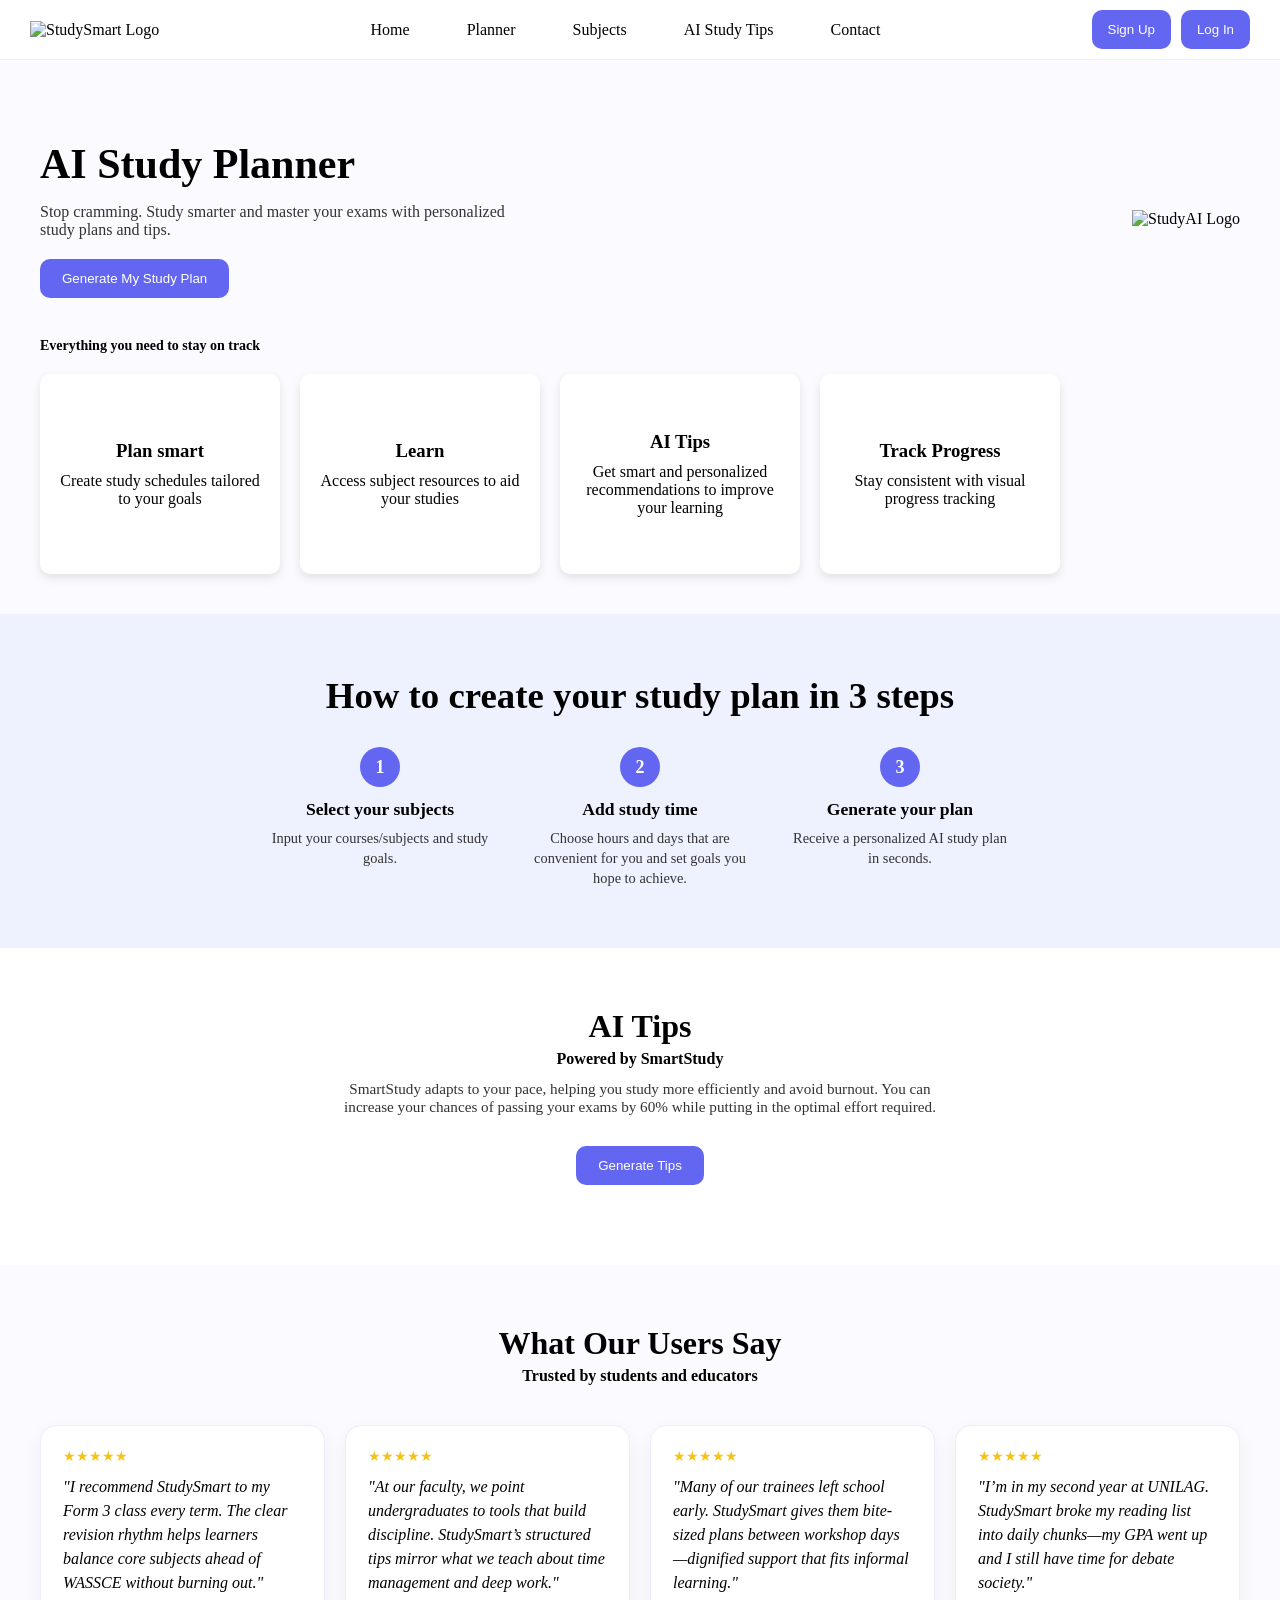
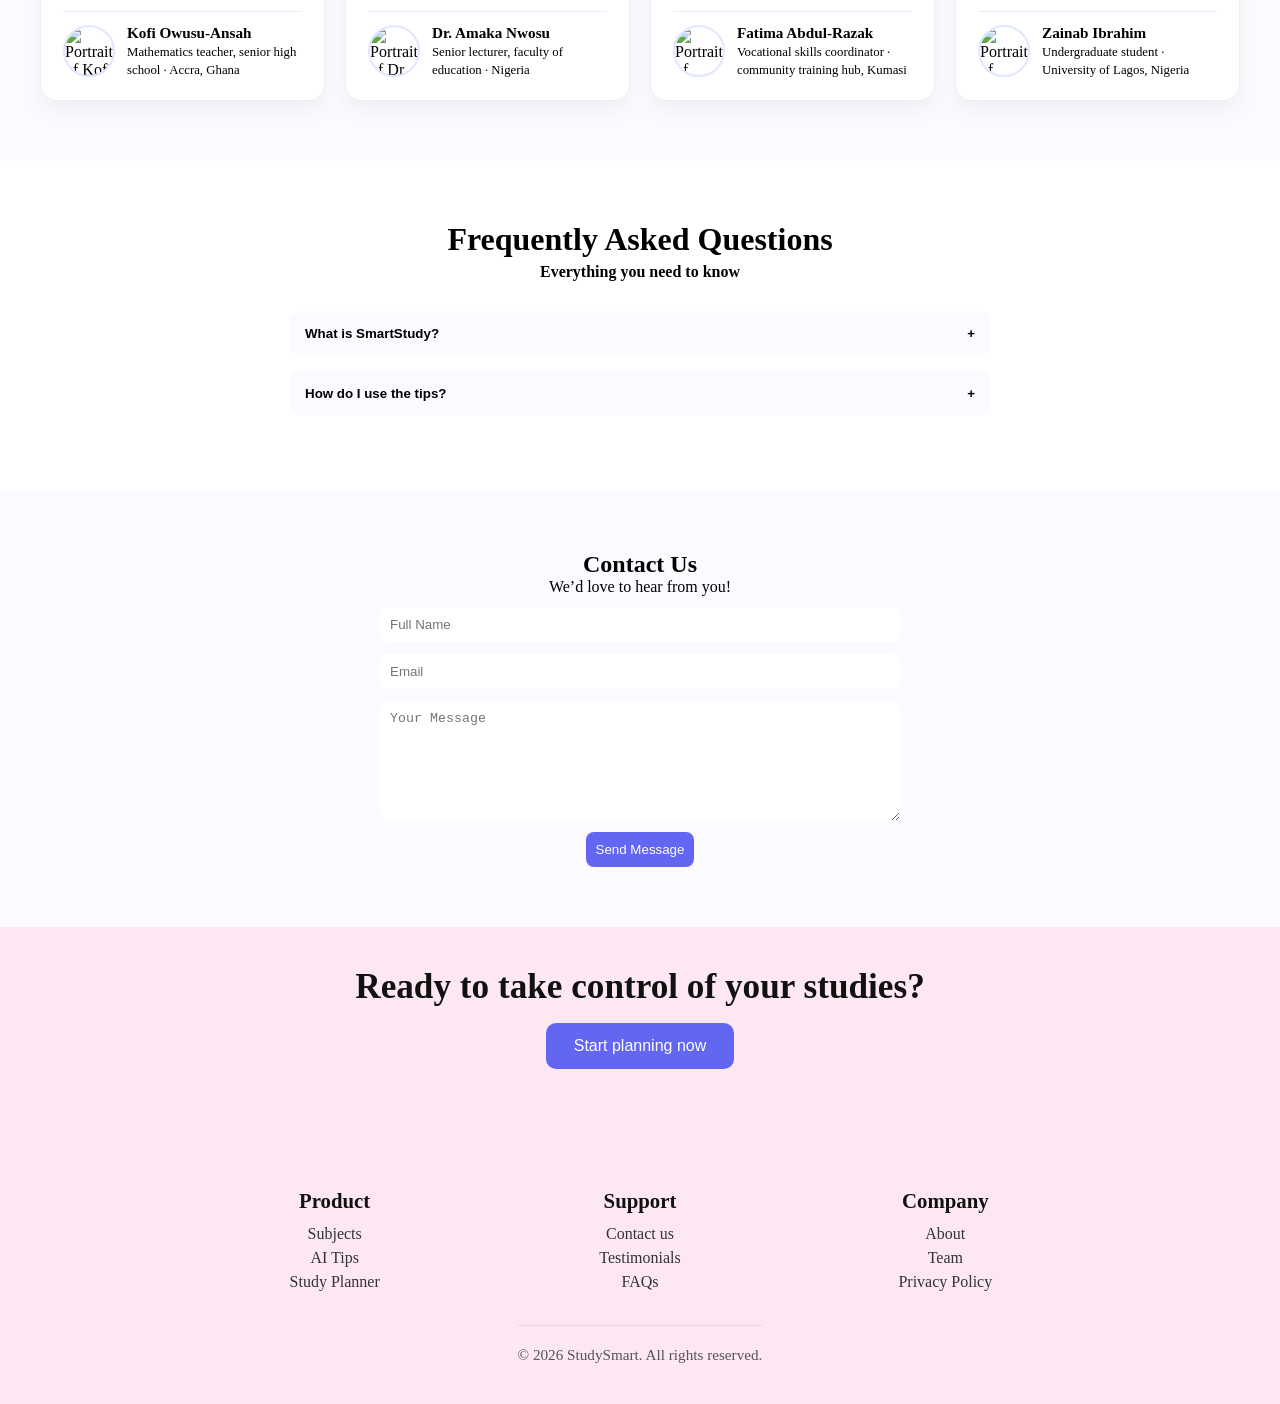
==== index.html @ 1e8216e6 "first commit" ====
<!doctype html>
<html lang="en">
    <head>
        <meta charset="UTF-8" />
        <meta name="viewport" content="width=device-width, initial-scale=1.0" />
        <title>StudySmart</title>
        <link rel="stylesheet" href="style.css" />
        <link rel="stylesheet" href="https://cdnjs.cloudflare.com/ajax/libs/font-awesome/4.7.0/css/font-awesome.min.css">
    </head>
    
    <body>
        <!-- ALERT -->
        <div id="alertBox" class="alert hidden">
            <div class="alert-content">
                <span class="alert-icon">🔔</span>
                <span class="alert-message">Reminder to Take a Break! Time for a quick stretch!</span>
                <!-- <span class="alert-message">Time for a 5-minute breather! Step away from the screen!</span>
                <span class="alert-message">Pause & Refresh. Your brain deserves a break.</span>
                <span class="alert-message">Reminder to Take a Break! Stand up, grab some water, and take a quick walk.</span>
                <span class="alert-message">Time for a brain break! Look away from your screen for 5 minutes.</span>
                <span class="alert-message">Brain capacity 99% full. Pause to relax and recharge.</span> -->
            </div>
            <button class="alert-close" onclick="closeAlert()">×</button>
        </div>

        <!-- NAVBAR -->
        <header class="navbar">
            
            <!-- Logo -->
            <div class="logo">
                <img src="https://www.w3schools.com/images/w3schools_logo_436_2.png" alt="StudySmart Logo">
            </div>
            
            <!-- NavBar -->
            <nav class="nav-links">
                <ul>
                    <li><a class="active" href="index.html">Home</a></li>
                    <li><a href="planner.html">Planner</a></li>
                    <li><a href="subjects.html">Subjects</a></li>
                    <li><a href="#ai-tips">AI Study Tips</a></li>
                    <li><a href="#contact">Contact</a></li>
                </ul>
            </nav>
            
            <!-- Sign up/Login buttons -->
            <div class="auth-buttons">
                <button onclick="openModal('signup')">Sign Up</button>
                <button onclick="openModal('login')">Log In</button>
            </div>
        </div>
    </header> <!-- End of NavBar -->
    
    
    <!-- MODAL -->
    <div id="modal" class="modal">
        <div class="modal-content">
            <span class="close" onclick="closeModal()">&times;</span>

            <!-- Modal titles -->
            <h2 class="welcome-title">Welcome to StudySmart</h2>
            <h3 id="modal-title"></h3>
            <p id="modal-subtitle"></p>

            <!-- Modal forms -->
            <form class="modal-form">
                <label>Email Address<span>*</span></label>
                <div class="input-group">
                    <span class="icon">📧</span>
                    <input type="email" placeholder="Enter your email address" required>
                </div>
                
                <label>Password<span>*</span></label>
                <div class="input-group">
                    <span class="icon">🔒</span>
                    <input type="password" placeholder="Enter your password" required>
                </div>
                
                <button type="submit">Submit</button>

                <!-- Redirection between modals -->
                <p id="switchText" class="switch-text"></p>

            </form>
        </div>
    </div> <!-- End of Modal -->
    
    <!-- HERO -->
    <section class="hero">
        <div class="hero-text">
            <h1>AI Study Planner</h1>
            <p>Stop cramming. Study smarter and master your exams with personalized study plans and tips.</p>
            <button class="cta-btn">Generate My Study Plan</button>
        </div>
        
        <div class="hero-image">
            <img src="https://www.w3schools.com/images/w3schools_logo_436_2.png" alt="StudyAI Logo">
        </div>
    </section>
    
    <!-- FEATURE CARDS -->
    <section class="features">
        <p class="card-title">Everything you need to stay on track</p>

        <div class="card-container">
            <div class="card" onclick="goToPage('planner.html')">
            <h3>Plan smart</h3>
            <p>Create study schedules tailored to your goals</p>
        </div>
        
        <div class="card" onclick="goToPage('subjects.html')">
            <h3>Learn</h3>
            <p>Access subject resources to aid your studies</p>
        </div>
        
        <div class="card" onclick="scrollToSection('ai-tips')">
            <h3>AI Tips</h3>
            <p>Get smart and personalized recommendations to improve your learning</p>
        </div>
        
        <div class="card" onclick="openModal('login')">
            <h3>Track Progress</h3>
            <!-- <p>Login to track your study progress</p> -->
            <p>Stay consistent with visual progress tracking</p>
        </div>

        </div>
    </section>


  <!-- How to create your study plan in 3 steps -->
<section id="subjects" class="three-steps">
  <div class="container">
    <h2>How to create your study plan in 3 steps</h2>

    <div class="step-grid">
      <div class="step">
        <div class="badge">1</div>
        <h3>Select your subjects</h3>
        <p>Input your courses/subjects and study goals.</p>
      </div>

      <div class="step">
        <div class="badge">2</div>
        <h3>Add study time</h3>
        <p>Choose hours and days that are convenient for you and set goals you hope to achieve.</p>
      </div>

      <div class="step">
        <div class="badge">3</div>
        <h3>Generate your plan</h3>
        <p>Receive a personalized AI study plan in seconds.</p>
        <!-- <p>AI creates a personalized schedule based on your requirements.</p> -->
      </div>
    </div>
  </div>
</section>


    
    <!-- AI TIPS SECTION -->
    <section id="ai-tips" class="ai-tips">
        <div class="container">
            <h2>AI Tips</h2>
            <h4>Powered by SmartStudy</h4>
            <p>SmartStudy adapts to your pace, helping you study more efficiently and avoid burnout. 
                You can increase your chances of passing your exams by 60% while putting in the optimal effort required.</p>
            
            <div class="tips-controls">
                <button id="generateTipsBtn" class="cta-btn">Generate Tips</button>
                <span id="tipsSuccess" class="tips-success hidden">✨ AI tips generated successfully!</span>
            </div>
            
            <div class="tips-output-wrapper hidden" id="tipsWrapper">
                <textarea id="tipsOutput" class="tips-output" readonly></textarea>
                <!-- Copy Icon -->
                <!-- <span id="copyTipsBtn" class="copy-icon">📋</span> -->
                <span id="copyTipsBtn" style="font-size:20px" class="fa copy-icon">&#xf0c5;</span>
            </div>
        </div>
    </section>



    <!-- New Testimonials -->
    <section id="testimonials" class="testimonials">
  <div class="container">
    <h2>What Our Users Say</h2>
    <h4>Trusted by students and educators</h4>

    <div class="testimonials-grid">
      <article class="testimonial">
          <div class="stars">★★★★★</div>
          <p class="quote">"I recommend StudySmart to my Form 3 class every term. The clear revision rhythm helps learners balance core subjects ahead of WASSCE without burning out."</p>
          <div class="person">
            <div class="avatar">
              <!-- African man, Nigeria (Emmanuel Ikwuegbu, Unsplash) -->
              <img src="https://images.unsplash.com/photo-1622295023876-0cdf583c41f6?w=128&h=128&fit=crop&crop=faces&q=80" width="48" height="48" alt="Portrait of Kofi Owusu-Ansah" loading="lazy">
            </div>
            <div><strong>Kofi Owusu-Ansah</strong><small>Mathematics teacher, senior high school · Accra, Ghana</small></div>
          </div>
        </article>
        <article class="testimonial">
          <div class="stars">★★★★★</div>
          <p class="quote">"At our faculty, we point undergraduates to tools that build discipline. StudySmart’s structured tips mirror what we teach about time management and deep work."</p>
          <div class="person">
            <div class="avatar">
              <!-- Black woman (Jadon Johnson, Unsplash) -->
              <img src="https://images.unsplash.com/photo-1769636930016-5d9f0ca653aa?w=128&h=128&fit=crop&crop=faces&q=80" width="48" height="48" alt="Portrait of Dr. Amaka Nwosu" loading="lazy">
            </div>
            <div><strong>Dr. Amaka Nwosu</strong><small>Senior lecturer, faculty of education · Nigeria</small></div>
          </div>
        </article>
        <article class="testimonial">
          <div class="stars">★★★★★</div>
          <p class="quote">"Many of our trainees left school early. StudySmart gives them bite-sized plans between workshop days—dignified support that fits informal learning."</p>
          <div class="person">
            <div class="avatar">
              <!-- Black woman professional (Mo Darbz, Unsplash) -->
              <img src="https://images.unsplash.com/photo-1636144896336-b056be4a8dfe?w=128&h=128&fit=crop&crop=faces&q=80" width="48" height="48" alt="Portrait of Fatima Abdul-Razak" loading="lazy">
            </div>
            <div><strong>Fatima Abdul-Razak</strong><small>Vocational skills coordinator · community training hub, Kumasi</small></div>
          </div>
        </article>
        <article class="testimonial">
          <div class="stars">★★★★★</div>
          <p class="quote">"I’m in my second year at UNILAG. StudySmart broke my reading list into daily chunks—my GPA went up and I still have time for debate society."</p>
          <div class="person">
            <div class="avatar">
              <!-- Black woman graduate / student (Nqobile Vundla, Unsplash) -->
              <img src="https://images.unsplash.com/photo-1594750852491-e09aa1d75c78?w=128&h=128&fit=crop&crop=faces&q=80" width="48" height="48" alt="Portrait of Zainab Ibrahim" loading="lazy">
            </div>
            <div><strong>Zainab Ibrahim</strong><small>Undergraduate student · University of Lagos, Nigeria</small></div>
          </div>
        </article>
    </div>
  </div>
</section>


  <section id="faq" class="faq">
  <div class="container">
    <h2>Frequently Asked Questions</h2>
    <h4>Everything you need to know</h4>

    <div class="faq-item">
      <button class="faq-question">
        What is SmartStudy?
        <span>+</span>
      </button>
      <div class="faq-answer">
        SmartStudy is an AI-powered tool that helps you study smarter and stay consistent.
      </div>
    </div>

    <div class="faq-item">
      <button class="faq-question">
        How do I use the tips?
        <span>+</span>
      </button>
      <div class="faq-answer">
        Generate tips and apply them during your study sessions for best results.
      </div>
    </div>
  </div>
</section>

    
    <!-- CONTACT US -->
    <section id="contact" class="section">
        <h2>Contact Us</h2>
        <p>We’d love to hear from you!</p>
        
        <form onsubmit="submitForm(event)" class="contact-form">
            <input type="text" placeholder="Full Name" required>
            <input type="email" placeholder="Email" required>
            <textarea placeholder="Your Message" required></textarea>
            <button type="submit">Send Message</button>
            <p id="formMessage" class="success-msg"></p> <!-- JS --> 
        </form>
    </section>

  <!-- CTA Strip -->
<section class="cta-strip">
  <div class="container">
    <h2>Ready to take control of your studies?</h2>
    <button class="btn" data-link="#ai-tips">Start planning now</button>
  </div>
</section>

<footer class="footer-main">
  <div class="container">
    <div class="footer-grid">

        <div class="footer-col">
        <h3>Product</h3>
        <a href="subjects.html">Subjects</a>
        <a href="#ai-tips">AI Tips</a>
        <a href="planner.html">Study Planner</a>
      </div>
      
      <div class="footer-col">
        <h3>Support</h3>
        <a href="#contact">Contact us</a>
        <a href="#testimonials">Testimonials</a>
        <a href="#faq">FAQs</a>
      </div>

      <div class="footer-col">
        <h3>Company</h3>
        <a href="#home">About</a>
        <a href="team.html">Team</a>
        <a href="#contact">Privacy Policy</a>
      </div>
    </div>
    <div class="footer-bottom">
      © 2026 StudySmart. All rights reserved.
    </div>
  </div>
</footer>


    
    <script src="script.js"></script>

</body>
</html>
---- style.css ----
* {
  list-style: none;
  margin: 0;
  padding: 0;
  text-decoration: none;
  /* color: black;
  font-weight: normal;
  font-size: 16px; */
}

/* a {
  color: black;
} */

:root {
  /* Primary Palette */
  --primary-100: #eef2ff; /* Light Indigo */
  --primary-500: #6366f1; /* Indigo/Purple */

  /* Secondary Palette */
  --secondary-100: #fce7f3; /* Pastel Pink */
  --secondary-500: #ec4899; /* Pink */

  /* Other Colors */
  --Neutral-Lt-400: #fafaff; /* Off-White */
  --Neutral-Lt-500: #ffffff; /* White */

  /* Dev added Colors */
  --Hover-Blue: #1e40af; /* Darker Blue for Hover */
  --light-grey: #333; /* Dark Grey for Text */
  --black-text: #000000; /* Pure Black for Text */
  --required-red: #ff0000; /* Red for Required Asterisk */
  --error-red: #dc3545; /* Red for Errors */
}

html {
  scroll-behavior: smooth;
}

/* Alert */
.alert {
  position: fixed;
  top: 0;
  left: 0;
  width: 100%;
  background: var(--primary-500);
  color: var(--Neutral-Lt-500);
  padding: 15px 20px;
  display: flex;
  align-items: center;
  justify-content: space-between;
  gap: 15px;
  z-index: 1000;
  font-weight: 500;
  transform: translateY(-100%); /* To hide initially */
  transition: transform 0.3s ease;
}

.alert.show {
  transform: translateY(0);
}

/* To push content down when alert is visible */
.alert-visible {
  padding-top: 60px; /* Per alert height */
}

body.alert-visible .navbar {
  top: 60px; /* same as alert height */
}

/* Alert content: icon + message */
.alert-content {
  display: flex;
  align-items: center;
  gap: 10px;
}

/* Swinging bell animation */
@keyframes swing {
  0% { transform: rotate(0deg); }
  25% { transform: rotate(15deg); }
  50% { transform: rotate(-10deg); }
  75% { transform: rotate(5deg); }
  100% { transform: rotate(0deg); }
}

.alert-icon {
  font-size: 20px;
  display: inline-block;
  animation: swing 1s ease infinite;
}

/* Alert message */
.alert-message {
  font-size: 16px;
}

/* Alert close button */
.alert-close {
  background: transparent;
  border: none;
  font-size: 26px;
  color: white;
  cursor: pointer;
}

/* hide initially */
.hidden {
  display: none;
}

/* NavBar Container */
.navbar {
  display: flex;
  justify-content: space-between;
  align-items: center;
  background: var(--Neutral-Lt-500);
  padding: 10px 30px;
  border-bottom: 1px solid #eee;
  position: sticky;
  top: 0;
  z-index: 900;
}

.logo img {
  height: 40px;
  width: auto;
}

.nav-links {
  display: flex;
  gap: 25px;
}

.nav-links ul {
  display: flex;
  gap: 25px;
  list-style: none;
  margin: 0;
  padding: 0;
  /* position: sticky;
  top: 0; */
}

/* ul {
  position: sticky;
  top: 0;
} */

.nav-links a {
  color: var(--black-text);
  text-decoration: none;
  font-weight: 500;
  padding: 14px 16px;
}

.nav-links a:hover {
  color: var(--primary-500);
}

/* ul li a.active {
  background-color: var(--primary-500);
}

ul li a:hover:not(.active) {
  background-color: var(--primary-500);
} */

/* Sign up/Login buttons */
.auth-buttons {
  display: flex;
  gap: 10px;
}

.auth-buttons button {
  background: var(--primary-500);
  color: var(--Neutral-Lt-500);
  padding: 12px 16px;
  border: none;
  border-radius: 10px;
  cursor: pointer;
  font-weight: 500;
  /* margin-left: 10px; */
}

/* Auth hover effect */
.auth-buttons button:hover {
  background: var(--Hover-Blue);
}

/* Auth Modal */
.modal {
  display: none;
  position: fixed;
  top: 0;
  left: 0;
  width: 100%;
  height: 100%;
  z-index: 1100; /* higher than the alert's z-index */
  background: rgba(0, 0, 0, 0.6);
  /* Info for team: The below converts --Neutral-Lt-400: #fafaff to opacity but used with a backdrop filter. Above rgba is recommended */
  /* background: rgba(250, 250, 255, 0.8); 
  backdrop-filter: blur(5px); */
}


/* Modal container */
.modal-content {
  background: var(--Neutral-Lt-400);
  width: 350px;
  margin: 80px auto;
  padding: 25px;
  border-radius: 12px;
  text-align: center;
  position: relative;
}

/* Modal close button */
.close {
  position: absolute;
  top: 15px;
  right: 20px;
  font-size: 30px;
  font-weight: bold;
  cursor: pointer;
  color: var(--light-grey);
}

.close:hover {
  color: var(--primary-500);
}

/* Modal titles */
.welcome-title {
  margin-bottom: 10px;
}

#modal-title {
  margin: 5px 0;
  font-size: 22px;
  font-weight: 600;
}

#modal-subtitle {
  font-size: 14px;
  color: var(--light-grey);
  margin-bottom: 20px;
}

/* Modal form */
.modal-form {
  display: flex;
  flex-direction: column;
  gap: 15px;
}

/* Modal input labels */
.modal-form label {
  text-align: left;
  font-size: 14px;
  font-weight: 500;
}

/* required asterisk */
.modal-form label span {
  color: var(--required-red);
}

/* Modal input */
.input-group {
  display: flex;
  align-items: center;
  background: var(--Neutral-Lt-500);
  border-radius: 8px;
  padding: 10px;
  gap: 10px;
}

.icon {
  font-size: 18px;
}

/* Modal input area*/
.input-group input {
  border: none;
  outline: none;
  width: 100%;
  font-size: 14px;
}

/* Modal submit button */
.modal-form button {
  background: var(--primary-500);
  color: var(--Neutral-Lt-500);
  padding: 10px;
  border: none;
  border-radius: 8px;
  cursor: pointer;
  font-size: 16px;
}

.modal-form button:hover {
  background: var(--Hover-Blue);
}

.modal-form .input-group {
  margin-bottom: 5px;
}

/* Modal switch */
.switch-text {
  font-size: 14px;
  margin-top: 10px;
}

.switch-text span {
  color: var(--primary-500);
  cursor: pointer;
  font-weight: 600;
}

.switch-text span:hover {
  text-decoration: underline;
}


/* Hero section */
.hero {
  display: flex;
  justify-content: space-between;
  align-items: center;
  background-color: var(--Neutral-Lt-400); 
  /* padding: 60px 40px; */
  padding: 80px 40px 40px;
}

/* Hero texts */
.hero-text {
  max-width: 500px;
}

.hero-text h1 {
  font-size: 42px;
  font-weight: 800;
  margin-bottom: 15px;
}

.hero-text p {
  font-size: 14px;
  color: var(--light-grey);
  margin-bottom: 20px;
  font-size: 16px;
}

/* CTA button */
.cta-btn {
  background: var(--primary-500);
  color: var(--Neutral-Lt-500);
  padding: 12px 22px;
  border-radius: 10px;
  border: none;
  cursor: pointer;
  font-weight: 500;
}

/* Hero image */
.hero-image img {
  width: 350px;
}


/* Feature cards */
.card-container {
  display: flex;
  justify-content: flex-start;
  gap: 20px;
  flex-wrap: wrap;
}

.features {
  background-color: var(--Neutral-Lt-400);
  padding: 20px 40px 40px;
  margin-top: -20px;
}

.card-title {
  font-size: 14px;
  color: var(--black-text);
  margin-bottom: 20px;
  text-align: left;
  font-weight: bold;
}

.card {
  background: var(--Neutral-Lt-500);
  padding: 20px;
  width: 200px;
  height: 160px;
  display: flex;
  flex-direction: column;
  justify-content: center;
  text-align: center;
  border-radius: 10px;
  cursor: pointer;
  box-shadow: 0 4px 10px rgba(0,0,0,0.1);
  transition: transform 0.2s ease;
}

.card h3 {
  margin-bottom: 10px;
}

.card:hover {
  transform: scale(1.05);
}

.card:active {
  transform: scale(0.98);
}

.modal-open .card:hover {
  transform: none;
}


.modal {
  cursor: default;
}

.section {
  padding: 40px;
  text-align: center;
}


    /* 3 steps section */
.three-steps {
  padding: 60px 40px;
  background-color: var(--primary-100); 
  text-align: center;
}

.three-steps h2 {
  font-size: clamp(1.7rem, 3.8vw, 2.3rem);
  margin-bottom: 30px;
  font-weight: 600;
}

.step-grid {
  display: flex;
  justify-content: center;
  gap: 40px;
  flex-wrap: wrap;
  margin-top: 20px;
}

.step {
  display: flex;
  flex-direction: column;
  align-items: center;
  max-width: 220px;
  text-align: center;
}

.step .badge {
  width: 40px;
  height: 40px;
  border-radius: 50%;
  background: var(--primary-500);
  color: var(--Neutral-Lt-500);
  font-weight: 700;
  display: flex;
  align-items: center;
  justify-content: center;
  margin-bottom: 12px;
  font-size: 18px;
}

.step h3 {
  font-weight: 700;
  font-size: 1.1rem;
  margin-bottom: 8px; /* space between h3 and p */
}

.step p {
  font-size: 0.9rem;
  color: var(--light-grey);
  line-height: 1.4;
}


/* AI tips cards */
.ai-tips { 
  background: white;
  padding: 60px 40px;
  text-align: center; /* Center everything inside */
}

/* Titles */
.ai-tips h2 {
  font-size: 2rem;
  margin-bottom: 5px;
  font-weight: 600;
}

.ai-tips h4 {
  font-size: 1rem;
  margin-bottom: 12px;
  color: var(--text-500);
}

.ai-tips p {
  font-size: 0.95rem;
  margin-bottom: 30px;
  color: #333;
  max-width: 600px;
  margin-left: auto;
  margin-right: auto;
}

/* Button + success message container */
.tips-controls {
  display: flex;
  justify-content: center; /* Center horizontally */
  align-items: center;
  gap: 15px;
  margin-bottom: 20px;
  flex-wrap: wrap;
}

.tips-controls button {
  background: var(--primary-500);
  color: var(--Neutral-Lt-500);
  padding: 12px 22px;
  border-radius: 10px;
  border: none;
  cursor: pointer;
  font-weight: 500;
}

.tips-success {
  color: green;
  background: #e7f6ee;
  /* color: #047857; */
  border: 1px solid #b6e4ca;
  font-weight: 600;
  font-size: 0.9rem;
  border-radius: 12px;
  padding: 12px 18px;
}

.tips-output {
  width: 100%;          /* Full width of container */
  max-width: 700px;     /* Prevent it from getting too wide */
  min-height: 160px;    /* Enough space for 5 tips on one line each */    
  /* height: 130px; */
  line-height: 1.8;
  /* padding: 15px; */
  padding: 15px 40px 15px 15px; /* space for icon on right */
  background: var(--secondary-100);
  border: 1px solid #fbcfe8;
  border-radius: 10px;
  font-size: 0.95rem;
  color: #111;
  text-align: left;      /* Tips aligned left for readability */
  line-height: 1.6rem;  /* Proper spacing between tips */
  margin-left: auto;
  margin-right: auto;
  overflow-y: auto;      /* Scroll if tips exceed box */
  box-sizing: border-box;
  white-space: nowrap;   /* keeps each tip on one line */
  overflow-x: auto;      /* allows horizontal scroll if needed */
}

.tips-output-wrapper {
  position: relative;
  width: 100%;
  max-width: 700px;
  margin: 0 auto;
}

.copy-icon {
  position: absolute;
  top: 10px;
  right: 12px;
  cursor: pointer;
  font-size: 1.1rem;
  opacity: 0.7;
  transition: 0.2s ease;
}

.copy-icon:hover {
  opacity: 1;
  transform: scale(1.1);
}

/* Hide element helper class */
.hidden {
  display: none;
}

/* Testimonials */
.testimonials {
  background: var(--Neutral-Lt-400);
  padding: 60px 40px;
  text-align: center;
}

.testimonials h2 {
  font-size: 2rem;
  font-weight: 600;
  margin-bottom: 5px;
}

.testimonials h4 {
  font-size: 1rem;
  color: var(--text-500);
  margin-bottom: 40px;
}

.testimonials-grid {
  display: grid;
  grid-template-columns: repeat(auto-fit, minmax(250px, 1fr));
  gap: 20px;
}

.testimonial {
  background-color: white;
  border-radius: 16px;
  border: 1px solid #ececff;
  box-shadow: 0 8px 20px rgba(0,0,0,0.05);
  padding: 22px;
  text-align: left;
  transition: transform 0.2s ease;
}

.testimonial:hover {
  transform: translateY(-4px);
}

.stars {
  color: #f4c21b;
  font-size: 0.9rem;
  margin-bottom: 10px;
}

.quote {
  color: var(--text-700);
  font-style: italic;
  margin-bottom: 16px;
  line-height: 1.5;
}

.person {
  display: flex;
  gap: 12px;
  align-items: center;
  border-top: 1px solid #ececff;
  padding-top: 12px;
}

.avatar {
  width: 48px;
  height: 48px;
  min-width: 48px;   /* prevents shrinking */
  min-height: 48px;
  border-radius: 50%;
  overflow: hidden;
  border: 2px solid #e0e7ff;
  display: flex;
  align-items: center;
  justify-content: center;
}

.avatar img {
  width: 100%;
  height: 100%;
  object-fit: cover;
  aspect-ratio: 1 / 1; /* ensures perfect square */
}
.person strong {
  display: block;
  font-size: 0.95rem;
}

.person small {
  color: var(--text-500);
  font-size: 0.8rem;
}


/* FAQs */
.faq {
  background: var(--Neutral-Lt-500);
  padding: 60px 40px;
  text-align: center;
}

.faq h2 {
  font-size: 2rem;
  margin-bottom: 5px;
}

.faq h4 {
  color: var(--text-500);
  margin-bottom: 30px;
}

.faq-item {
  max-width: 700px;
  margin: 0 auto 15px;
  text-align: left;
}

.faq-question {
  width: 100%;
  padding: 15px;
  border: none;
  background: var(--Neutral-Lt-400);
  border-radius: 10px;
  cursor: pointer;
  font-weight: bold;
  display: flex;
  justify-content: space-between;
}

.faq-answer {
  display: none;
  padding: 12px 15px;
  font-size: 0.9rem;
  color: var(--light-grey);
}


/* Contact us */
#contact {
  /* padding: 20px 20px; */
  padding: 60px 40px;
  padding-bottom: 30px;
  background: var(--Neutral-Lt-400);
  text-align: center;
}

.contact-form {
  display: flex;
  flex-direction: column;
  align-items: center;
  gap: 10px;
  margin-top: 10px;
  margin-bottom: 10px;
}

.contact-form input,
.contact-form textarea {
  width: 500px;
  padding: 10px;
  border-radius: 8px;
  border: 1px solid var(--Neutral-Lt-400);
}

.contact-form textarea {
  height: 100px;
}

.contact-form button {
  background: var(--primary-500);
  color: var(--Neutral-Lt-500);
  padding: 10px 10px;
  border: none;
  border-radius: 8px;
  cursor: pointer;
}

.success-msg {
  color: green;
  margin-top: 10px;
  font-weight: bold;
  text-align: center;
}

/* CTA Strip */
.cta-strip {
  background: var(--secondary-100);
  color: #111;
  text-align: center;
  padding: 48px 16px;
}

.cta-strip h2 {
  font-size: clamp(1.8rem, 4vw, 2.2rem);
  margin-bottom: 16px;
  font-weight: 700;
}

.cta-strip .btn {
  background: var(--primary-500);
  color: #fff;
  padding: 14px 28px;
  border-radius: 10px;
  border: none;
  font-size: 1rem;
  cursor: pointer;
  transition: background 0.3s ease;
}

.cta-strip .btn:hover {
  background: var(--Hover-Blue);
}

/* Footer */
.footer-main .container {
  display: flex;
  flex-direction: column; /* stack footer-grid and footer-bottom vertically */
  align-items: center;    /* center everything horizontally */
  text-align: center;     /* center text inside each column */
}

.footer-main {
  background: var(--secondary-100); /* same as CTA strip */
  color: #111;
  padding: 80px 16px 40px; /* big footer feel */
  margin-top: 0;
}

.footer-grid {
  display: grid;
  grid-template-columns: repeat(auto-fit, minmax(180px, 1fr));
  gap: 16px;
  margin-bottom: 28px;
  width: 100%;
  max-width: 900px; /* optional: control max width */
  justify-items: center; /* center items in each column */
}

.footer-col h3 {
  color: #111;
  margin-bottom: 12px;
  font-size: 1.3rem;
  font-weight: 600;
}

.footer-col a {
  color: #333;
  text-decoration: none;
  display: block;
  margin: 6px 0;
  font-size: 1rem;
  transition: color 0.2s;
}

.footer-col h3,
.footer-col a {
  text-align: center; /* center text inside each column */
}

.footer-col a:hover {
  color: var(--primary-500);
}

.footer-bottom {
  border-top: 1px solid rgba(0, 0, 0, 0.08);
  padding-top: 20px;
  text-align: center;
  color: #555;
  font-size: 0.95rem;
}


/* Pages */
.page-header {
  text-align: center;
  margin: 30px 16px;
  /* margin: 30px 16px 50px; */
  
}
.page-header h1 {
  font-size: 2.2rem;
  font-weight: 600;
}
.page-header p {
  font-size: 1.1rem;
  color: #555;
  margin-top: 8px;
}

/* Subjects Cards Flex */
.subjects-container {
  display: flex;
  flex-wrap: wrap;
  justify-content: center;
  gap: 20px;
  /* padding: 0 16px 40px; */
  padding: 30px 16px 40px;
  /* margin-top: 20px; */
  background-color: var(--Neutral-Lt-400);
}

.subjects-container h3{
    color: var(--primary-500);
    font-weight: bold;
}

.subjects-container .card {
  background: #fff;
  border-radius: 12px;
  box-shadow: 0 4px 8px rgba(0,0,0,0.08);
  padding: 24px;
  width: 240px;
  text-align: center;
  transition: transform 0.3s ease, box-shadow 0.3s ease;
  cursor: default; /* not clickable */
}

.subjects-container .card:hover {
  transform: translateY(-5px);
  box-shadow: 0 8px 16px rgba(0,0,0,0.12);
}



/* CTA Button */
.cta-strip {
  background: var(--secondary-100);
  text-align: center;
  padding: 40px 16px;
}
.cta-strip .btn {
  background: var(--primary-500);
  color: #fff;
  padding: 14px 28px;
  border-radius: 10px;
  border: none;
  font-size: 1rem;
  cursor: pointer;
  transition: background 0.3s ease;
}
.cta-strip .btn:hover {
  background: var(--Hover-Blue);
}
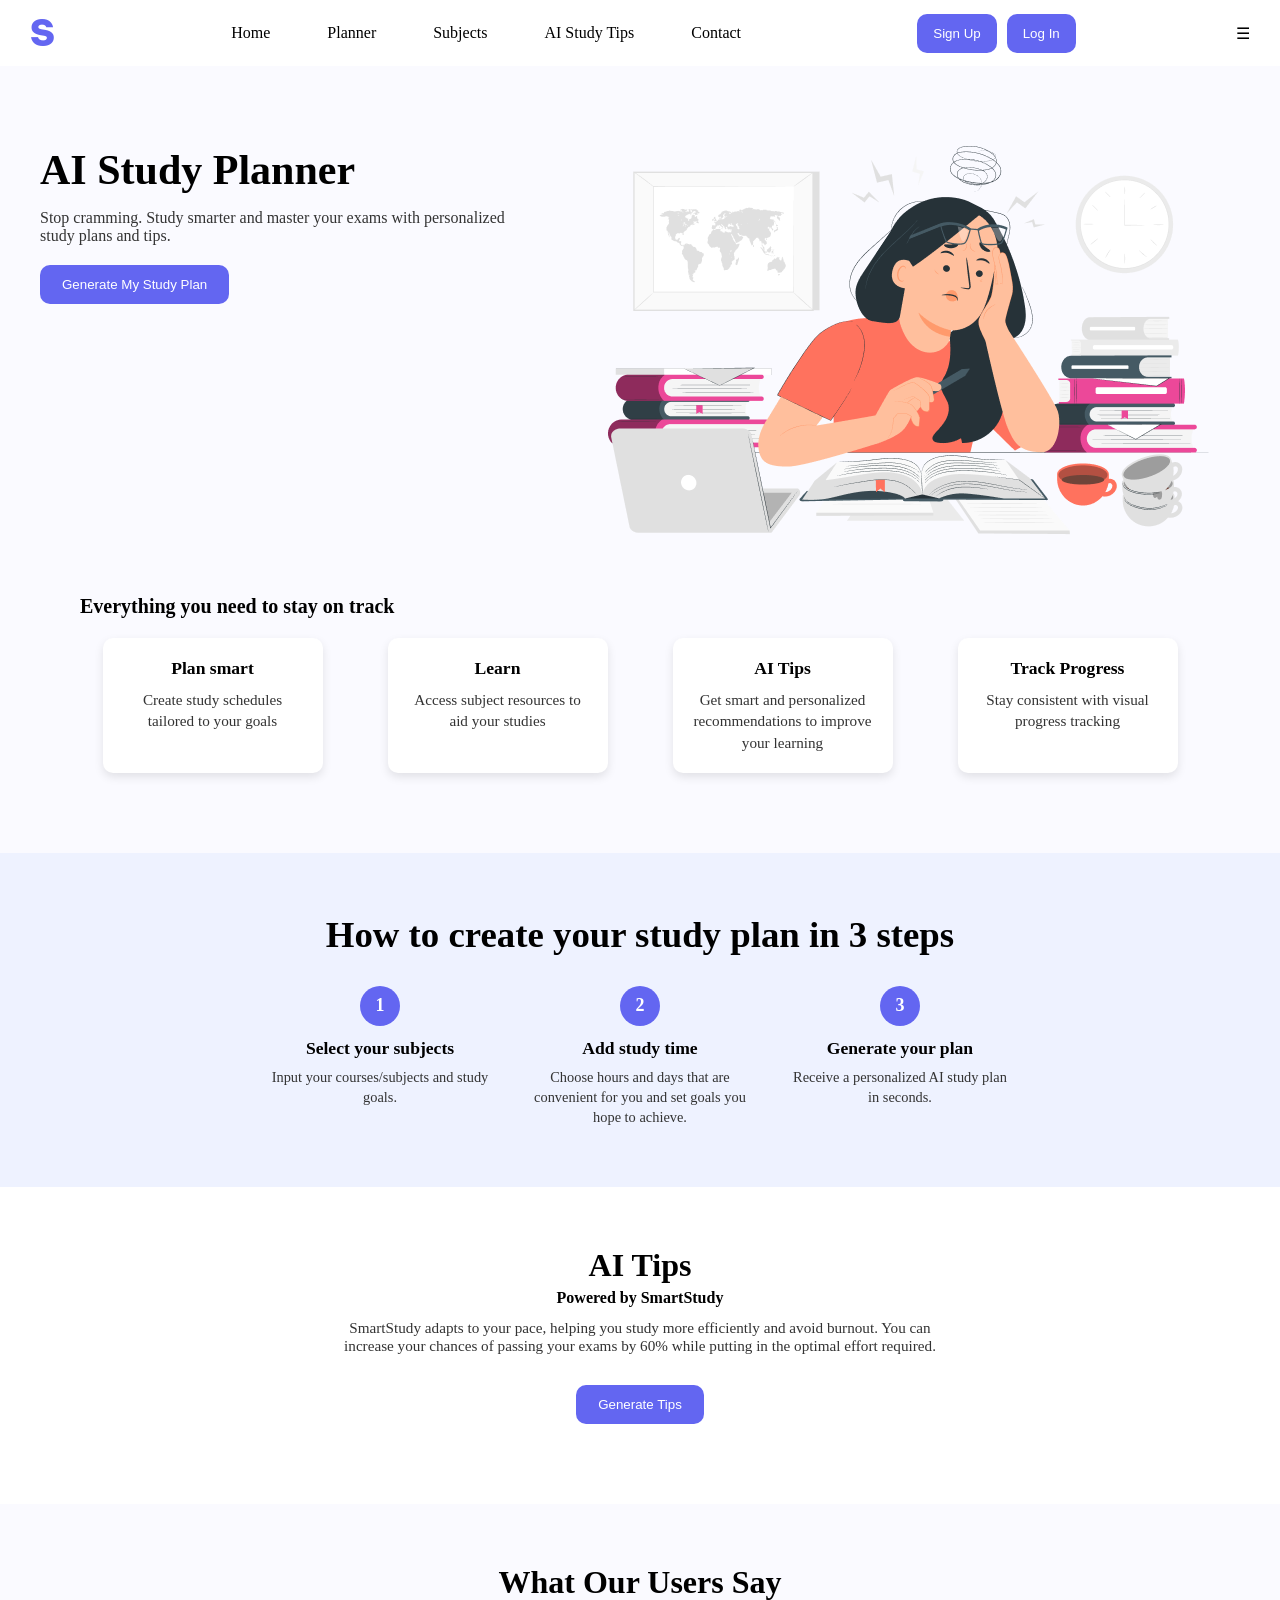
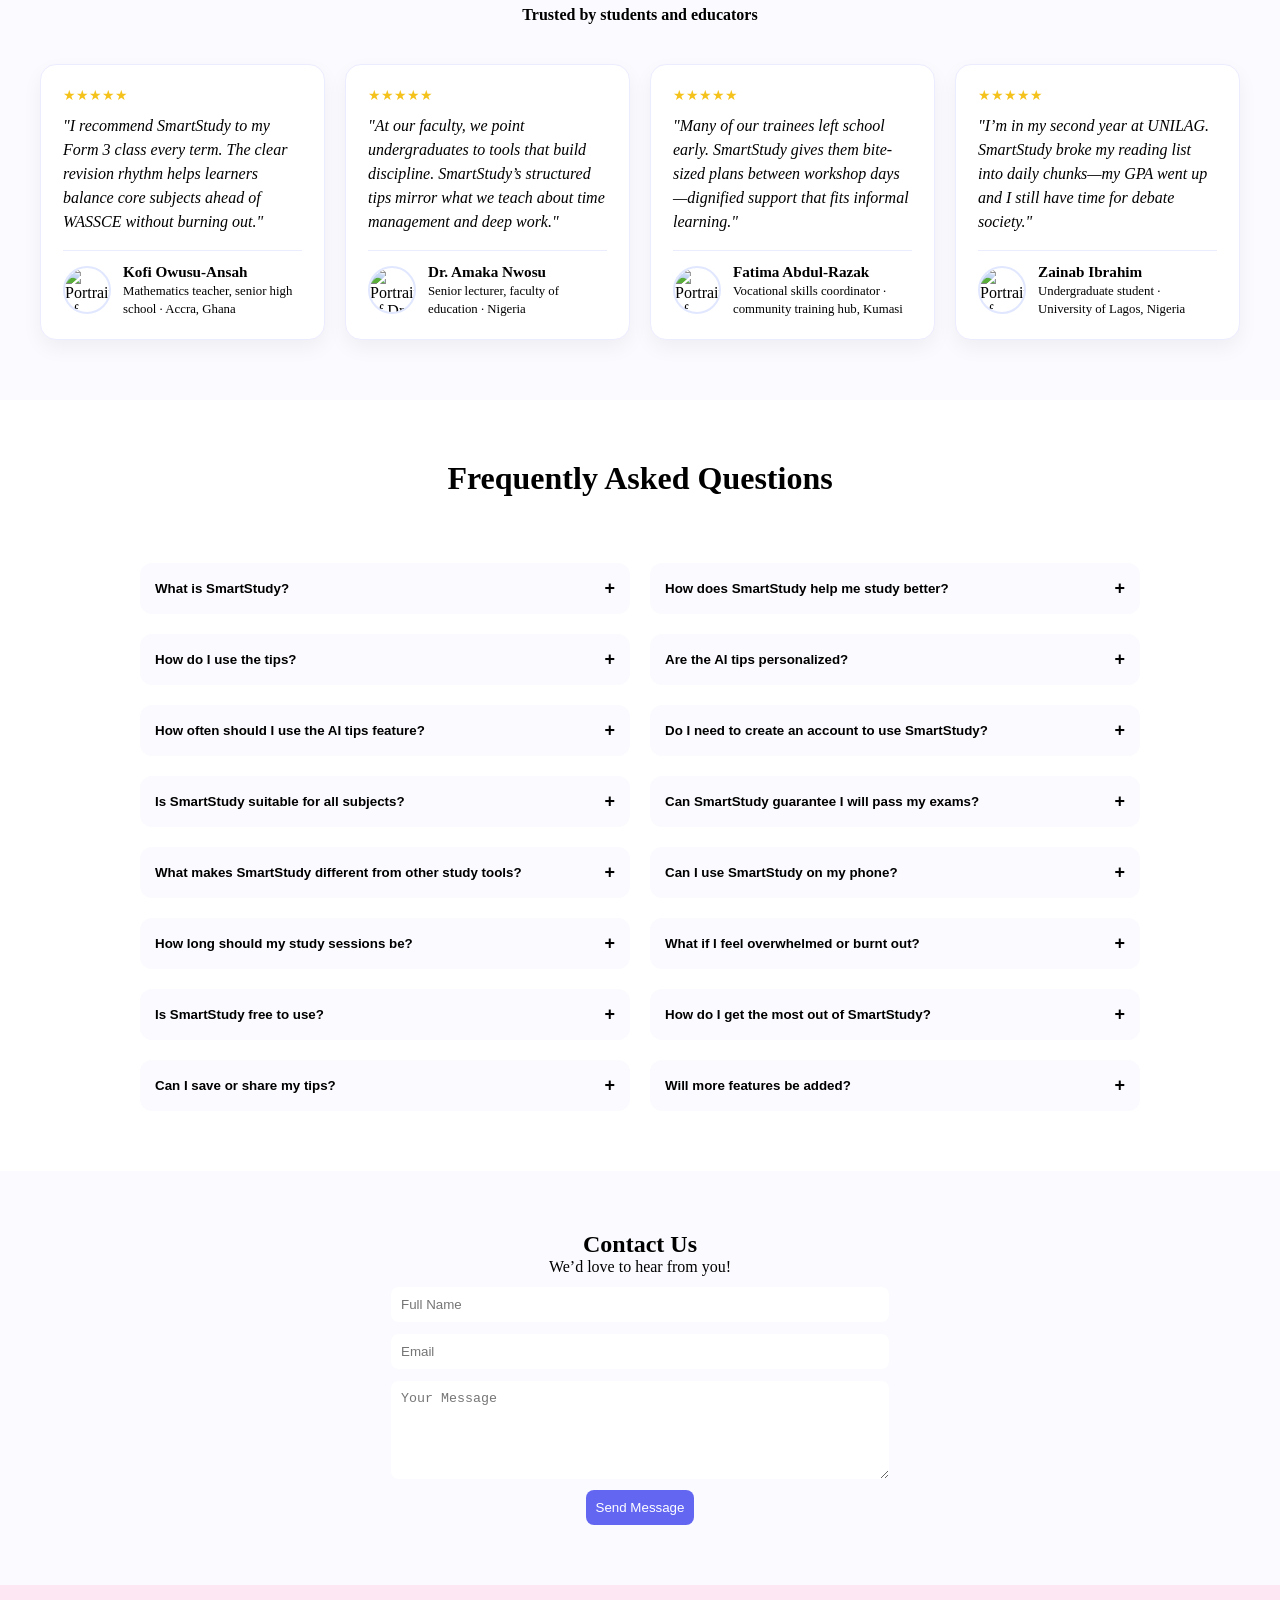
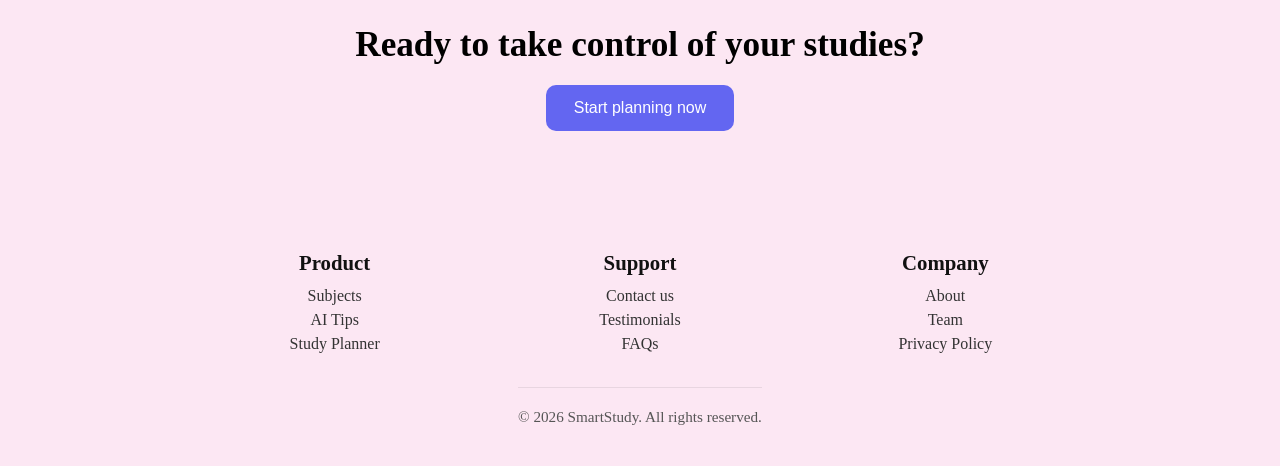
==== commit 5ceed53b: "second commit" ====
--- a/index.html
+++ b/index.html
@@ -3,36 +3,39 @@
     <head>
         <meta charset="UTF-8" />
         <meta name="viewport" content="width=device-width, initial-scale=1.0" />
-        <title>StudySmart</title>
+        <title>SmartStudy</title>
         <link rel="stylesheet" href="style.css" />
         <link rel="stylesheet" href="https://cdnjs.cloudflare.com/ajax/libs/font-awesome/4.7.0/css/font-awesome.min.css">
     </head>
     
     <body>
         <!-- ALERT -->
-        <div id="alertBox" class="alert hidden">
+        <div id="alertBox" class="alert">
             <div class="alert-content">
                 <span class="alert-icon">🔔</span>
-                <span class="alert-message">Reminder to Take a Break! Time for a quick stretch!</span>
-                <!-- <span class="alert-message">Time for a 5-minute breather! Step away from the screen!</span>
-                <span class="alert-message">Pause & Refresh. Your brain deserves a break.</span>
-                <span class="alert-message">Reminder to Take a Break! Stand up, grab some water, and take a quick walk.</span>
-                <span class="alert-message">Time for a brain break! Look away from your screen for 5 minutes.</span>
-                <span class="alert-message">Brain capacity 99% full. Pause to relax and recharge.</span> -->
-            </div>
-            <button class="alert-close" onclick="closeAlert()">×</button>
-        </div>
+                <span class="alert-message">Reminder to Take a Break! Time for a quick stretch!</span> 
+            </div>
+            
+            <div class="alert-close-wrapper">
+                <button onclick="closeAlert()">×</button>
+            </div>
+        </div>
+
 
         <!-- NAVBAR -->
         <header class="navbar">
             
             <!-- Logo -->
+            <!-- <div class="logo">
+                <img src="https://www.w3schools.com/images/w3schools_logo_436_2.png" alt="SmartStudy">
+            </div> -->
+
             <div class="logo">
-                <img src="https://www.w3schools.com/images/w3schools_logo_436_2.png" alt="StudySmart Logo">
+                <span class="logo-placeholder">S</span>
             </div>
             
             <!-- NavBar -->
-            <nav class="nav-links">
+            <nav class="nav-links" id="navLinks">
                 <ul>
                     <li><a class="active" href="index.html">Home</a></li>
                     <li><a href="planner.html">Planner</a></li>
@@ -45,10 +48,13 @@
             <!-- Sign up/Login buttons -->
             <div class="auth-buttons">
                 <button onclick="openModal('signup')">Sign Up</button>
-                <button onclick="openModal('login')">Log In</button>
-            </div>
-        </div>
-    </header> <!-- End of NavBar -->
+                <button class="log-in-color" onclick="openModal('login')">Log In</button>
+            </div>
+
+            <!-- Hamburger for mobile-->
+             <div class="hamburger" onclick="toggleMenu()">☰</div>
+            
+            </header> <!-- End of NavBar -->
     
     
     <!-- MODAL -->
@@ -57,12 +63,12 @@
             <span class="close" onclick="closeModal()">&times;</span>
 
             <!-- Modal titles -->
-            <h2 class="welcome-title">Welcome to StudySmart</h2>
+            <h2 class="welcome-title">Welcome to SmartStudy</h2>
             <h3 id="modal-title"></h3>
             <p id="modal-subtitle"></p>
 
             <!-- Modal forms -->
-            <form class="modal-form">
+            <form class="modal-form" onsubmit="handleAuth(event)">
                 <label>Email Address<span>*</span></label>
                 <div class="input-group">
                     <span class="icon">📧</span>
@@ -85,19 +91,22 @@
     </div> <!-- End of Modal -->
     
     <!-- HERO -->
-    <section class="hero">
-        <div class="hero-text">
-            <h1>AI Study Planner</h1>
-            <p>Stop cramming. Study smarter and master your exams with personalized study plans and tips.</p>
-            <button class="cta-btn">Generate My Study Plan</button>
+    <section class="hero-section">
+        <div class="hero">
+            <div class="hero-text">
+                <h1>AI Study Planner</h1>
+                <p>Stop cramming. Study smarter and master your exams with personalized study plans and tips.</p>
+                <button class="cta-btn" onclick="window.location.href='planner.html'">Generate My Study Plan</button>
+            <!-- <a href="planner.html" class="cta-btn">Generate My Study Plan</a> -->
+
         </div>
         
         <div class="hero-image">
-            <img src="https://www.w3schools.com/images/w3schools_logo_436_2.png" alt="StudyAI Logo">
-        </div>
-    </section>
-    
-    <!-- FEATURE CARDS -->
+            <img src="/assets/hero-img.png" alt="Hero Image">
+        </div>
+    </div>
+    
+     <!-- FEATURE CARDS -->
     <section class="features">
         <p class="card-title">Everything you need to stay on track</p>
 
@@ -122,13 +131,13 @@
             <!-- <p>Login to track your study progress</p> -->
             <p>Stay consistent with visual progress tracking</p>
         </div>
-
-        </div>
-    </section>
+    </div>
+</section>
+</section>
 
 
   <!-- How to create your study plan in 3 steps -->
-<section id="subjects" class="three-steps">
+<section id="subjects" class="section-offset three-steps">
   <div class="container">
     <h2>How to create your study plan in 3 steps</h2>
 
@@ -158,7 +167,7 @@
 
     
     <!-- AI TIPS SECTION -->
-    <section id="ai-tips" class="ai-tips">
+    <section id="ai-tips" class="section-offset ai-tips">
         <div class="container">
             <h2>AI Tips</h2>
             <h4>Powered by SmartStudy</h4>
@@ -181,8 +190,8 @@
 
 
 
-    <!-- New Testimonials -->
-    <section id="testimonials" class="testimonials">
+    <!-- Testimonials -->
+    <section id="testimonials" class="section-offset testimonials">
   <div class="container">
     <h2>What Our Users Say</h2>
     <h4>Trusted by students and educators</h4>
@@ -190,7 +199,7 @@
     <div class="testimonials-grid">
       <article class="testimonial">
           <div class="stars">★★★★★</div>
-          <p class="quote">"I recommend StudySmart to my Form 3 class every term. The clear revision rhythm helps learners balance core subjects ahead of WASSCE without burning out."</p>
+          <p class="quote">"I recommend SmartStudy to my Form 3 class every term. The clear revision rhythm helps learners balance core subjects ahead of WASSCE without burning out."</p>
           <div class="person">
             <div class="avatar">
               <!-- African man, Nigeria (Emmanuel Ikwuegbu, Unsplash) -->
@@ -201,7 +210,7 @@
         </article>
         <article class="testimonial">
           <div class="stars">★★★★★</div>
-          <p class="quote">"At our faculty, we point undergraduates to tools that build discipline. StudySmart’s structured tips mirror what we teach about time management and deep work."</p>
+          <p class="quote">"At our faculty, we point undergraduates to tools that build discipline. SmartStudy’s structured tips mirror what we teach about time management and deep work."</p>
           <div class="person">
             <div class="avatar">
               <!-- Black woman (Jadon Johnson, Unsplash) -->
@@ -212,7 +221,7 @@
         </article>
         <article class="testimonial">
           <div class="stars">★★★★★</div>
-          <p class="quote">"Many of our trainees left school early. StudySmart gives them bite-sized plans between workshop days—dignified support that fits informal learning."</p>
+          <p class="quote">"Many of our trainees left school early. SmartStudy gives them bite-sized plans between workshop days—dignified support that fits informal learning."</p>
           <div class="person">
             <div class="avatar">
               <!-- Black woman professional (Mo Darbz, Unsplash) -->
@@ -223,7 +232,7 @@
         </article>
         <article class="testimonial">
           <div class="stars">★★★★★</div>
-          <p class="quote">"I’m in my second year at UNILAG. StudySmart broke my reading list into daily chunks—my GPA went up and I still have time for debate society."</p>
+          <p class="quote">"I’m in my second year at UNILAG. SmartStudy broke my reading list into daily chunks—my GPA went up and I still have time for debate society."</p>
           <div class="person">
             <div class="avatar">
               <!-- Black woman graduate / student (Nqobile Vundla, Unsplash) -->
@@ -237,36 +246,247 @@
 </section>
 
 
-  <section id="faq" class="faq">
-  <div class="container">
+<!-- FAQs - 2 columns no categorization-->
+  <section id="faq" class="section-offset faq">
     <h2>Frequently Asked Questions</h2>
-    <h4>Everything you need to know</h4>
-
-    <div class="faq-item">
-      <button class="faq-question">
-        What is SmartStudy?
-        <span>+</span>
-      </button>
-      <div class="faq-answer">
-        SmartStudy is an AI-powered tool that helps you study smarter and stay consistent.
-      </div>
-    </div>
-
-    <div class="faq-item">
-      <button class="faq-question">
-        How do I use the tips?
-        <span>+</span>
-      </button>
+
+    <br><br>
+    <!-- <h4>Everything you need to know</h4> -->
+
+    <div class="faq-container">
+        <div class="faq-item">
+      <button class="faq-question">What is SmartStudy?<span>+</span></button>
+      <div class="faq-answer">
+        SmartStudy is an AI-powered study assistant designed to help you learn more efficiently, stay consistent, and avoid burnout. 
+        It provides smart tips, structured guidance, and tools to improve your study habits.
+      </div>
+    </div>
+
+    <div class="faq-item">
+      <button class="faq-question">How does SmartStudy help me study better?<span>+</span></button>
+      <div class="faq-answer">
+        SmartStudy analyzes effective learning techniques and delivers actionable tips like 
+        time management, active recall, and spaced repetition. 
+        It helps you focus on what matters most so you can study smarter, not harder.
+      </div>
+    </div>
+
+    <div class="faq-item">
+      <button class="faq-question">How do I use the tips?<span>+</span></button>
       <div class="faq-answer">
         Generate tips and apply them during your study sessions for best results.
       </div>
+    </div>
+
+    <div class="faq-item">
+      <button class="faq-question">Are the AI tips personalized?<span>+</span></button>
+      <div class="faq-answer">
+        Currently, the tips are based on proven study strategies that work for most learners. 
+        As the platform evolves, personalization features will be introduced to tailor recommendations to your study style and goals.
+      </div>
+    </div>
+
+     <div class="faq-item">
+      <button class="faq-question">How often should I use the AI tips feature?<span>+</span></button>
+      <div class="faq-answer">
+        You can use it as often as you need! Many users generate tips daily before study sessions to stay focused and motivated.
+      </div>
+    </div>
+
+    <div class="faq-item">
+      <button class="faq-question">Do I need to create an account to use SmartStudy?<span>+</span></button>
+      <div class="faq-answer">
+        Some features may require you to log in so your progress and preferences can be saved. 
+        This helps create a more consistent and effective study experience.
+      </div>
+    </div>
+
+
+    <div class="faq-item">
+      <button class="faq-question">Is SmartStudy suitable for all subjects?<span>+</span></button>
+      <div class="faq-answer">
+        Yes! SmartStudy focuses on how you study rather than what you study, 
+        so the techniques apply to any subject — from math and science to reading and writing.
+      </div>
+    </div>
+
+    <div class="faq-item">
+      <button class="faq-question">Can SmartStudy guarantee I will pass my exams?<span>+</span></button>
+      <div class="faq-answer">
+        While no tool can guarantee results, SmartStudy is built on scientifically proven study methods that 
+        significantly improve your chances of success when used consistently.
+      </div>
+    </div>
+
+    <div class="faq-item">
+      <button class="faq-question">What makes SmartStudy different from other study tools?<span>+</span></button>
+      <div class="faq-answer">
+        SmartStudy focuses on simplicity and effectiveness. 
+        Instead of overwhelming you with features, it delivers clear, actionable guidance to help you build strong study habits.
+      </div>
+    </div>
+
+    <div class="faq-item">
+      <button class="faq-question">Can I use SmartStudy on my phone?<span>+</span></button>
+      <div class="faq-answer">
+        Yes! SmartStudy is responsive accessible on any device, including phones, tablets, and desktops, 
+        so you can study anytime, anywhere.
+      </div>
+    </div>
+
+    <div class="faq-item">
+      <button class="faq-question">How long should my study sessions be?<span>+</span></button>
+      <div class="faq-answer">
+        We recommend focused sessions of 25–50 minutes with short breaks in between. 
+        SmartStudy tips are designed around these proven productivity techniques.
+      </div>
+    </div>
+
+    <div class="faq-item">
+      <button class="faq-question">What if I feel overwhelmed or burnt out?<span>+</span></button>
+      <div class="faq-answer">
+        SmartStudy encourages balance. Take breaks, stay hydrated, and don’t aim for perfection. 
+        Consistency is more important than intensity.
+      </div>
+    </div>
+
+    <div class="faq-item">
+      <button class="faq-question">Is SmartStudy free to use?<span>+</span></button>
+      <div class="faq-answer">
+        Basic features are available for free. Additional features or advanced tools may be introduced in the future.
+      </div>
+    </div>
+
+    <div class="faq-item">
+      <button class="faq-question">How do I get the most out of SmartStudy?<span>+</span></button>
+      <div class="faq-answer">
+        Use the tips regularly
+        Stay consistent with your study schedule
+        Apply the techniques actively (don’t just read them)
+        Track your progress over time
+      </div>
+    </div>
+
+    <div class="faq-item">
+      <button class="faq-question">Can I save or share my tips?<span>+</span></button>
+      <div class="faq-answer">
+        Yes! You can easily copy your generated tips and save or share them for later use.
+      </div>
+    </div>
+
+    <div class="faq-item">
+      <button class="faq-question">Will more features be added?<span>+</span></button>
+      <div class="faq-answer">
+        Yes! We’re continuously improving SmartStudy to include more personalized insights, tracking tools, and smarter recommendations.
+      </div>
+    </div>
+
     </div>
   </div>
 </section>
 
+
+<!-- FAQs + Categorization --> 
+<!-- <section id="faq" class="section-offset faq">
+  <div class="faq-container">
+    <h2>Frequently Asked Questions</h2>
+    <br><br> -->
+
+    <!-- <div class="faq-grid"> -->
+      <!-- Category 1: Getting Started -->
+      <!-- <div class="faq-category">
+        <h3>Getting Started</h3>
+        <div class="faq-item">
+          <button class="faq-question">What is SmartStudy?<span>+</span></button>
+          <div class="faq-answer">
+            SmartStudy is an AI-powered study assistant designed to help you learn more efficiently, stay consistent, and avoid burnout. It provides smart tips, structured guidance, and tools to improve your study habits.
+          </div>
+        </div>
+        <div class="faq-item">
+          <button class="faq-question">How do I use the tips?<span>+</span></button>
+          <div class="faq-answer">
+            Generate tips and apply them during your study sessions for best results.
+          </div>
+        </div>
+        <div class="faq-item">
+          <button class="faq-question">Do I need to create an account to use SmartStudy?<span>+</span></button>
+          <div class="faq-answer">
+            Some features may require you to log in so your progress and preferences can be saved. This helps create a more consistent and effective study experience.
+          </div>
+        </div>
+        <div class="faq-item">
+          <button class="faq-question">Are the AI tips personalized?<span>+</span></button>
+          <div class="faq-answer">
+            Currently, the tips are based on proven study strategies that work for most learners. As the platform evolves, personalization features will be introduced to tailor recommendations to your study style and goals.
+          </div>
+        </div>
+      </div> -->
+
+      <!-- Category 2: Features & Usage -->
+      <!-- <div class="faq-category">
+        <h3>Features & Usage</h3>
+        <div class="faq-item">
+          <button class="faq-question">How often should I use the AI tips feature?<span>+</span></button>
+          <div class="faq-answer">
+            You can use it as often as you need! Many users generate tips daily before study sessions to stay focused and motivated.
+          </div>
+        </div>
+        <div class="faq-item">
+          <button class="faq-question">Is SmartStudy suitable for all subjects?<span>+</span></button>
+          <div class="faq-answer">
+            Yes! SmartStudy focuses on how you study rather than what you study, so the techniques apply to any subject — from math and science to reading and writing.
+          </div>
+        </div>
+        <div class="faq-item">
+          <button class="faq-question">What makes SmartStudy different from other study tools?<span>+</span></button>
+          <div class="faq-answer">
+            SmartStudy focuses on simplicity and effectiveness. Instead of overwhelming you with features, it delivers clear, actionable guidance to help you build strong study habits.
+          </div>
+        </div>
+        <div class="faq-item">
+          <button class="faq-question">Can I use SmartStudy on my phone?<span>+</span></button>
+          <div class="faq-answer">
+            Yes! SmartStudy is responsive accessible on any device, including phones, tablets, and desktops, so you can study anytime, anywhere.
+          </div>
+        </div>
+      </div> -->
+
+      <!-- Category 3: Study & Productivity -->
+      <!-- <div class="faq-category">
+        <h3>Study & Productivity</h3>
+        <div class="faq-item">
+          <button class="faq-question">How long should my study sessions be?<span>+</span></button>
+          <div class="faq-answer">
+            We recommend focused sessions of 25–50 minutes with short breaks in between. SmartStudy tips are designed around these proven productivity techniques.
+          </div>
+        </div>
+        <div class="faq-item">
+          <button class="faq-question">What if I feel overwhelmed or burnt out?<span>+</span></button>
+          <div class="faq-answer">
+            SmartStudy encourages balance. Take breaks, stay hydrated, and don’t aim for perfection. Consistency is more important than intensity.
+          </div>
+        </div>
+        <div class="faq-item">
+          <button class="faq-question">Is SmartStudy free to use?<span>+</span></button>
+          <div class="faq-answer">
+            Basic features are available for free. Additional features or advanced tools may be introduced in the future.
+          </div>
+        </div>
+        <div class="faq-item">
+          <button class="faq-question">Can I save or share my tips?<span>+</span></button>
+          <div class="faq-answer">
+            Yes! You can easily copy your generated tips and save or share them for later use.
+          </div>
+        </div>
+      </div>
+    </div>
+  </div>
+</section> -->
+
+
     
     <!-- CONTACT US -->
-    <section id="contact" class="section">
+    <section id="contact" class="section-offset section">
         <h2>Contact Us</h2>
         <p>We’d love to hear from you!</p>
         
@@ -279,14 +499,17 @@
         </form>
     </section>
 
-  <!-- CTA Strip -->
-<section class="cta-strip">
+  <!-- CTA STRIP -->
+<section class="section-offset cta-strip">
   <div class="container">
     <h2>Ready to take control of your studies?</h2>
-    <button class="btn" data-link="#ai-tips">Start planning now</button>
+    <button class="btn" onclick="window.location.href='planner.html'" data-link="#ai-tips">Start planning now</button>
+     <!-- <a href="planner.html" class="btn">Start planning now</a> -->
   </div>
 </section>
 
+
+<!-- FOOTER -->
 <footer class="footer-main">
   <div class="container">
     <div class="footer-grid">
@@ -313,14 +536,12 @@
       </div>
     </div>
     <div class="footer-bottom">
-      © 2026 StudySmart. All rights reserved.
+      © 2026 SmartStudy. All rights reserved.
     </div>
   </div>
 </footer>
 
-
-    
-    <script src="script.js"></script>
+<script src="script.js"></script>
 
 </body>
 </html>
--- a/style.css
+++ b/style.css
@@ -1,8 +1,11 @@
+@import url('https://fonts.googleapis.com/css2?family=Be+Vietnam+Pro:wght@400;600;800&display=swap');
+
 * {
   list-style: none;
   margin: 0;
   padding: 0;
   text-decoration: none;
+  box-sizing: border-box;
   /* color: black;
   font-weight: normal;
   font-size: 16px; */
@@ -36,6 +39,11 @@
 html {
   scroll-behavior: smooth;
 }
+
+body {
+  overflow-x: hidden;
+}
+
 
 /* Alert */
 .alert {
@@ -48,12 +56,11 @@
   padding: 15px 20px;
   display: flex;
   align-items: center;
-  justify-content: space-between;
-  gap: 15px;
-  z-index: 1000;
-  font-weight: 500;
-  transform: translateY(-100%); /* To hide initially */
+  z-index: 1200;
+  transform: translateY(-120%);
   transition: transform 0.3s ease;
+  box-sizing: border-box;
+  position: fixed;
 }
 
 .alert.show {
@@ -96,19 +103,28 @@
   font-size: 16px;
 }
 
-/* Alert close button */
-.alert-close {
+/* Close button */
+.alert-close-wrapper {
+  position: absolute;
+  right: 20px;
+  top: 50%;
+  transform: translateY(-50%);
+}
+
+.alert-close-wrapper button {
+  font-size: 30px;
+  color: #fff;
   background: transparent;
   border: none;
-  font-size: 26px;
-  color: white;
   cursor: pointer;
 }
 
+
 /* hide initially */
-.hidden {
+/* .hidden {
   display: none;
-}
+} */
+
 
 /* NavBar Container */
 .navbar {
@@ -117,16 +133,27 @@
   align-items: center;
   background: var(--Neutral-Lt-500);
   padding: 10px 30px;
-  border-bottom: 1px solid #eee;
+  /* border-bottom: 1px solid #eee; */
   position: sticky;
   top: 0;
   z-index: 900;
-}
-
-.logo img {
+  border: none !important;
+  box-shadow: none !important;
+}
+
+/* .logo img {
   height: 40px;
   width: auto;
-}
+} */
+
+/* Logo placeholder */
+.logo-placeholder {
+  font-size: 36px;
+  font-weight: 900;
+  color: var(--primary-500);
+  font-family: 'Be Vietnam Pro', sans-serif;
+}
+
 
 .nav-links {
   display: flex;
@@ -166,6 +193,18 @@
 ul li a:hover:not(.active) {
   background-color: var(--primary-500);
 } */
+
+.nav-links.active {
+  display: flex;
+}
+
+/* prevents scrolling when mobile menu is open */
+body.menu-open,
+html.menu-open {
+  overflow: hidden;
+  height: 100vh;
+}
+
 
 /* Sign up/Login buttons */
 .auth-buttons {
@@ -183,6 +222,11 @@
   font-weight: 500;
   /* margin-left: 10px; */
 }
+
+/* .auth-buttons .log-in-color{
+    background-color: var(--Neutral-Lt-500);
+    color: var(--primary-500);
+} */
 
 /* Auth hover effect */
 .auth-buttons button:hover {
@@ -326,31 +370,46 @@
 
 
 /* Hero section */
-.hero {
+/* .hero {
   display: flex;
   justify-content: space-between;
   align-items: center;
   background-color: var(--Neutral-Lt-400); 
-  /* padding: 60px 40px; */
   padding: 80px 40px 40px;
+} */
+
+.hero-section {
+  background-color: var(--Neutral-Lt-400);
+  padding: 80px 40px 40px; /* top, sides, bottom */
+}
+
+.hero {
+  display: flex;
+  justify-content: space-between;
+  align-items: flex-start; /* top-align hero-text and hero-image */
+  background-color: var(--Neutral-Lt-400); 
+  /* padding: 80px 40px 40px; top, sides, bottom */
+  gap: 40px; /* optional spacing between text and image */
+  flex-wrap: wrap;
 }
 
 /* Hero texts */
 .hero-text {
   max-width: 500px;
+  flex: 1;
 }
 
 .hero-text h1 {
-  font-size: 42px;
+  /* font-size: 42px; */
+  font-size: clamp(28px, 4vw, 42px);
   font-weight: 800;
   margin-bottom: 15px;
 }
 
 .hero-text p {
-  font-size: 14px;
+  font-size: 16px;
   color: var(--light-grey);
   margin-bottom: 20px;
-  font-size: 16px;
 }
 
 /* CTA button */
@@ -364,42 +423,65 @@
   font-weight: 500;
 }
 
+.cta-btn:hover{
+    background: var(--Hover-Blue);
+}
+
 /* Hero image */
+/* .hero-image img {
+  width: 350px;
+} */
+
+.hero-image {
+  flex: 1;
+  display: flex;
+  justify-content: center;
+  align-items: flex-start;
+}
+
 .hero-image img {
-  width: 350px;
+  max-width: 100%;
+  height: auto;
+  display: block;
 }
 
 
 /* Feature cards */
+.features {
+  background-color: var(--Neutral-Lt-400);
+  padding: 20px 40px 40px;
+  /* margin-top: -20px; */
+  margin-top: 40px; /* space from hero */
+}
+
+.card-title {
+  /* font-size: 16px; */
+  font-size: 1.25rem;
+  color: var(--black-text);
+  margin-bottom: 20px;
+  text-align: left;
+  font-weight: 700;
+}
+
 .card-container {
   display: flex;
   justify-content: flex-start;
   gap: 20px;
   flex-wrap: wrap;
-}
-
-.features {
-  background-color: var(--Neutral-Lt-400);
-  padding: 20px 40px 40px;
-  margin-top: -20px;
-}
-
-.card-title {
-  font-size: 14px;
-  color: var(--black-text);
-  margin-bottom: 20px;
-  text-align: left;
-  font-weight: bold;
+  justify-content: center;
 }
 
 .card {
   background: var(--Neutral-Lt-500);
   padding: 20px;
-  width: 200px;
-  height: 160px;
+  margin: 0 auto;
+  width: 220px;
+  /* height: 160px; */
+  height: auto;
   display: flex;
   flex-direction: column;
-  justify-content: center;
+  /* justify-content: center; */
+  justify-content: flex-start;
   text-align: center;
   border-radius: 10px;
   cursor: pointer;
@@ -409,6 +491,14 @@
 
 .card h3 {
   margin-bottom: 10px;
+  font-size: 1.1rem;
+  font-weight: 700;
+}
+
+.card p {
+  font-size: 0.95rem;
+  color: var(--light-grey);
+  line-height: 1.4;
 }
 
 .card:hover {
@@ -423,7 +513,6 @@
   transform: none;
 }
 
-
 .modal {
   cursor: default;
 }
@@ -431,6 +520,27 @@
 .section {
   padding: 40px;
   text-align: center;
+}
+
+@media (max-width: 992px) {
+  .hero {
+    flex-direction: column;
+    align-items: center;
+    text-align: center;
+  }
+  .hero-text, .hero-image {
+    max-width: 100%;
+  }
+  .card-title {
+    text-align: center;
+  }
+}
+
+@media (max-width: 576px) {
+  .card-container {
+    flex-direction: column;
+    align-items: center;
+  }
 }
 
 
@@ -691,7 +801,7 @@
 
 
 /* FAQs */
-.faq {
+/* .faq {
   background: var(--Neutral-Lt-500);
   padding: 60px 40px;
   text-align: center;
@@ -730,7 +840,84 @@
   padding: 12px 15px;
   font-size: 0.9rem;
   color: var(--light-grey);
-}
+} */
+
+/* FAQs */
+.faq {
+  background: var(--Neutral-Lt-500);
+  padding: 60px 20px;
+  text-align: center;
+}
+
+.faq h2 {
+  font-size: 2rem;
+  margin-bottom: 30px;
+}
+
+/* GRID LAYOUT */
+.faq-container {
+  display: grid;
+  grid-template-columns: repeat(2, 1fr);
+  gap: 20px;
+  max-width: 1000px;
+  margin: 0 auto;
+}
+
+/* Each FAQ item */
+.faq-item {
+  background: var(--Neutral-Lt-400);
+  border-radius: 12px;
+  overflow: hidden;
+  text-align: left;
+  transition: all 0.3s ease;
+}
+
+/* Question button */
+.faq-question {
+  width: 100%;
+  padding: 15px;
+  border: none;
+  background: transparent;
+  cursor: pointer;
+  font-weight: 600;
+  display: flex;
+  justify-content: space-between;
+  align-items: center;
+}
+
+/* Plus icon animation */
+.faq-question span {
+  font-size: 18px;
+  transition: transform 0.3s ease;
+}
+
+/* Answer */
+.faq-answer {
+  max-height: 0;
+  overflow: hidden;
+  padding: 0 15px;
+  font-size: 0.9rem;
+  color: var(--light-grey);
+  transition: all 0.3s ease;
+}
+
+/* OPEN STATE */
+.faq-item.active .faq-answer {
+  max-height: 200px;
+  padding: 12px 15px;
+}
+
+.faq-item.active .faq-question span {
+  transform: rotate(45deg); /* turns + into × */
+}
+
+/* Mobile */
+@media (max-width: 768px) {
+  .faq-container {
+    grid-template-columns: 1fr;
+  }
+}
+
 
 
 /* Contact us */
@@ -779,18 +966,103 @@
   text-align: center;
 }
 
-/* CTA Strip */
+/* to adjust to navbar height for sections in the homepage.*/
+/* Sections land perfectly below the navbar */
+.section-offset {
+  scroll-margin-top: 80px;
+}
+
+
+/* Pages */
+.page-header {
+  text-align: center;
+  /* margin: 30px 16px; */
+  background-color: var(--Neutral-Lt-400);
+  padding: 30px 10px 20px;
+  /* margin: 30px 16px 50px; */
+   /* padding: 0 16px 40px; */
+  /* margin-top: 20px; */
+  
+}
+.page-header h1 {
+  font-size: 2.2rem;
+  font-weight: 600;
+}
+.page-header p {
+  font-size: 1.1rem;
+  color: #555;
+  margin-top: 8px;
+}
+
+/* Subjects Cards Flex */
+.subjects-container {
+  display: flex;
+  flex-wrap: wrap;
+  justify-content: center;
+  gap: 20px;
+  /* padding: 0 16px 40px; */
+  padding: 30px 16px 40px;
+  /* margin-top: 20px; */
+  background-color: var(--Neutral-Lt-400);
+}
+
+.subjects-container h3{
+    color: var(--primary-500);
+    font-weight: bold;
+}
+
+.subjects-container .card {
+  background: #fff;
+  border-radius: 12px;
+  box-shadow: 0 4px 8px rgba(0,0,0,0.08);
+  padding: 24px;
+  width: 240px;
+  text-align: center;
+  transition: transform 0.3s ease, box-shadow 0.3s ease;
+  cursor: default; /* not clickable */
+}
+
+.subjects-container .card:hover {
+  transform: translateY(-5px);
+  box-shadow: 0 8px 16px rgba(0,0,0,0.12);
+}
+
+/* CTA Strip for subjects */
+.cta-strip-subjects {
+  background: var(--secondary-100);
+  color: #111;
+  text-align: center;
+  padding: 48px 16px;
+}
+
+.cta-strip-subjects .btn {
+  background: var(--primary-500);
+  color: #fff;
+  padding: 14px 28px;
+  border-radius: 10px;
+  border: none;
+  font-size: 1rem;
+  cursor: pointer;
+  transition: background 0.3s ease;
+}
+
+.cta-strip-subjects .btn:hover {
+  background: var(--Hover-Blue);
+}
+
+
+
+/* CTA Button for footer */
 .cta-strip {
   background: var(--secondary-100);
-  color: #111;
-  text-align: center;
-  padding: 48px 16px;
+  text-align: center;
+  padding: 40px 16px;
 }
 
 .cta-strip h2 {
   font-size: clamp(1.8rem, 4vw, 2.2rem);
-  margin-bottom: 16px;
-  font-weight: 700;
+  margin-bottom: 20px;
+  font-weight: 600;
 }
 
 .cta-strip .btn {
@@ -808,6 +1080,10 @@
   background: var(--Hover-Blue);
 }
 
+
+
+
+
 /* Footer */
 .footer-main .container {
   display: flex;
@@ -867,75 +1143,199 @@
 }
 
 
-/* Pages */
-.page-header {
-  text-align: center;
-  margin: 30px 16px;
-  /* margin: 30px 16px 50px; */
-  
-}
-.page-header h1 {
-  font-size: 2.2rem;
-  font-weight: 600;
-}
-.page-header p {
-  font-size: 1.1rem;
-  color: #555;
-  margin-top: 8px;
-}
-
-/* Subjects Cards Flex */
-.subjects-container {
-  display: flex;
-  flex-wrap: wrap;
-  justify-content: center;
-  gap: 20px;
-  /* padding: 0 16px 40px; */
-  padding: 30px 16px 40px;
-  /* margin-top: 20px; */
-  background-color: var(--Neutral-Lt-400);
-}
-
-.subjects-container h3{
-    color: var(--primary-500);
-    font-weight: bold;
-}
-
-.subjects-container .card {
-  background: #fff;
-  border-radius: 12px;
-  box-shadow: 0 4px 8px rgba(0,0,0,0.08);
-  padding: 24px;
-  width: 240px;
-  text-align: center;
-  transition: transform 0.3s ease, box-shadow 0.3s ease;
-  cursor: default; /* not clickable */
-}
-
-.subjects-container .card:hover {
-  transform: translateY(-5px);
-  box-shadow: 0 8px 16px rgba(0,0,0,0.12);
-}
-
-
-
-/* CTA Button */
-.cta-strip {
-  background: var(--secondary-100);
-  text-align: center;
-  padding: 40px 16px;
-}
-.cta-strip .btn {
-  background: var(--primary-500);
-  color: #fff;
-  padding: 14px 28px;
-  border-radius: 10px;
-  border: none;
-  font-size: 1rem;
-  cursor: pointer;
-  transition: background 0.3s ease;
-}
-.cta-strip .btn:hover {
-  background: var(--Hover-Blue);
-}
-
+
+/* Media Queries */
+
+/* Large tablets and small laptops */
+@media (max-width: 1024px) {
+
+  .hero-section {
+    padding: 60px 30px;
+  }
+
+  .hero {
+    gap: 30px;
+  }
+
+  .card-container {
+    justify-content: center; /* centers cards */
+  }
+
+  .contact-form input,
+  .contact-form textarea {
+    width: 100%;
+    max-width: 400px;
+  }
+}
+
+
+/* Tablets and Mobile */
+@media (max-width: 768px) {
+
+  /* Navbar */
+  /* hides links so hamburger is needed) */
+  /* .nav-links {
+    display: none; 
+  } */
+
+   
+/* NavBar */
+.hamburger {
+    display: block;
+}
+
+.nav-links {
+  position: absolute;
+  top: 100%;
+  left: 0;
+  width: 100%;
+  background: var(--Neutral-Lt-500);
+  display: none;
+  flex-direction: column;
+  align-items: center;
+  padding: 20px 0;
+  box-shadow: 0 6px 12px rgba(0,0,0,0.08);
+}
+
+.nav-links ul {
+  flex-direction: column;
+  gap: 15px;
+}
+
+  .auth-buttons {
+    gap: 6px;
+  }
+
+  .auth-buttons button {
+    padding: 10px 12px;
+    font-size: 14px;
+  }
+
+  /* Hero */
+  .hero {
+    flex-direction: column;
+    align-items: center;
+    text-align: center;
+  }
+
+  .hero-image img {
+    max-width: 70%;
+  }
+
+  .card-title {
+    text-align: center;
+  }
+
+  /* 3 steps */
+  .step-grid {
+    gap: 25px;
+  }
+
+  /* AI tips */
+  .tips-output {
+    white-space: normal; /* allow wrapping on smaller screens */
+    overflow-x: hidden;
+  }
+
+
+  /* Testimonials */
+  .testimonials-grid {
+    grid-template-columns: 1fr;
+  }
+
+  /* Contact */
+  .contact-form input,
+  .contact-form textarea {
+    width: 100%;
+    max-width: 350px;
+  }
+}
+
+
+/* Smaller Mobile */
+@media (max-width: 576px) {
+
+  /* Global padding cleanup */
+  .hero-section,
+  .features,
+  .three-steps,
+  .ai-tips,
+  .testimonials,
+  #contact {
+    padding-left: 20px;
+    padding-right: 20px;
+  }
+
+  /* .features {
+    text-align: center;
+  } */
+
+  /* Hero text */
+  .hero-text h1 {
+    font-size: 26px;
+  }
+
+  .hero-text p {
+    font-size: 14px;
+  }
+
+  /* Cards */
+  .card-container {
+    flex-direction: column;
+    align-items: center;
+  }
+
+  .card {
+    width: 100%;
+    max-width: 300px;
+  }
+
+  /* Steps */
+  .step {
+    max-width: 100%;
+  }
+
+  /* AI tips */
+  .tips-controls {
+    flex-direction: column;
+  }
+
+  .tips-output {
+    font-size: 0.85rem;
+  }
+
+  /* Footer */
+  .footer-grid {
+    grid-template-columns: 1fr;
+  }
+}
+
+
+  /* Smallest Mobile */
+@media (max-width: 400px) {
+
+  .logo-placeholder {
+    font-size: 28px;
+  }
+
+  .hero-text h1 {
+    font-size: 22px;
+  }
+
+  .cta-btn {
+    width: 100%;
+  }
+
+  .auth-buttons button {
+    padding: 8px 10px;
+    font-size: 12px;
+  }
+
+  .modal-content {
+    width: 90%;
+    margin: 60px auto;
+  }
+}
+
+
+
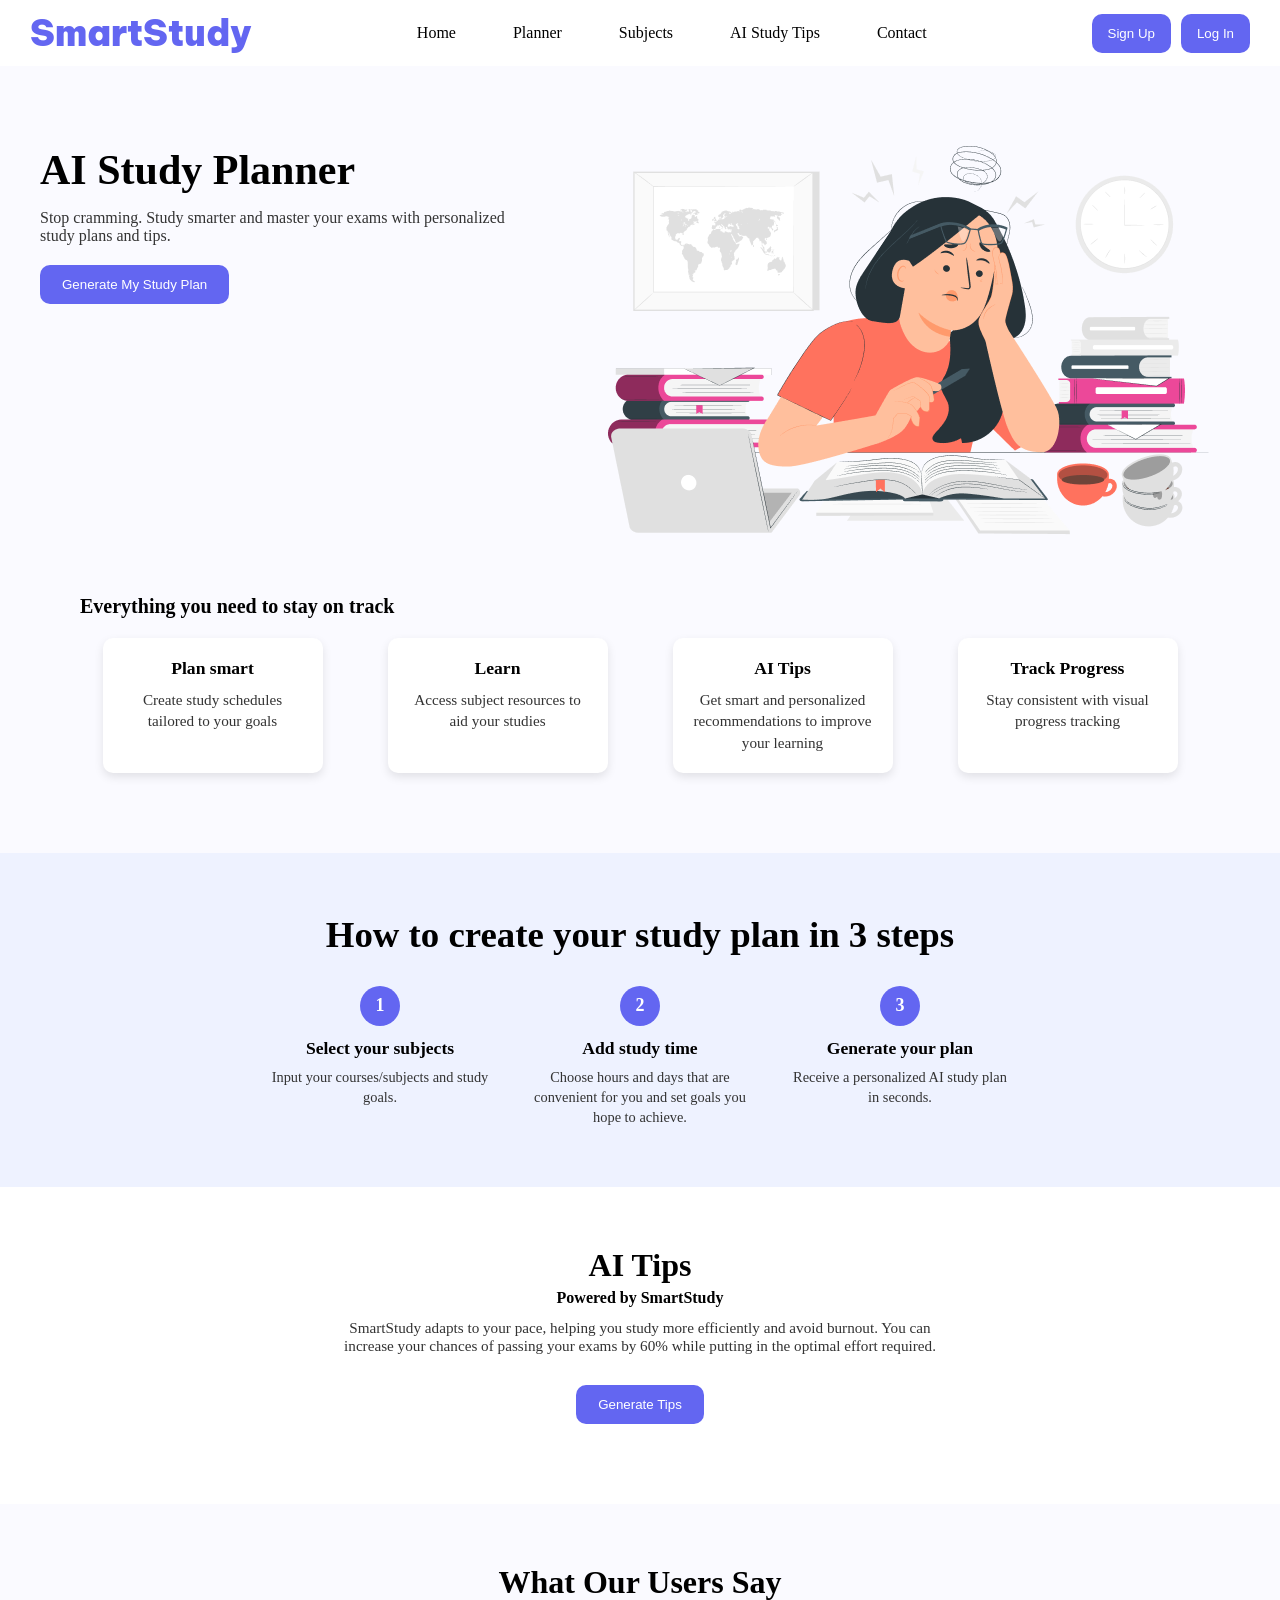
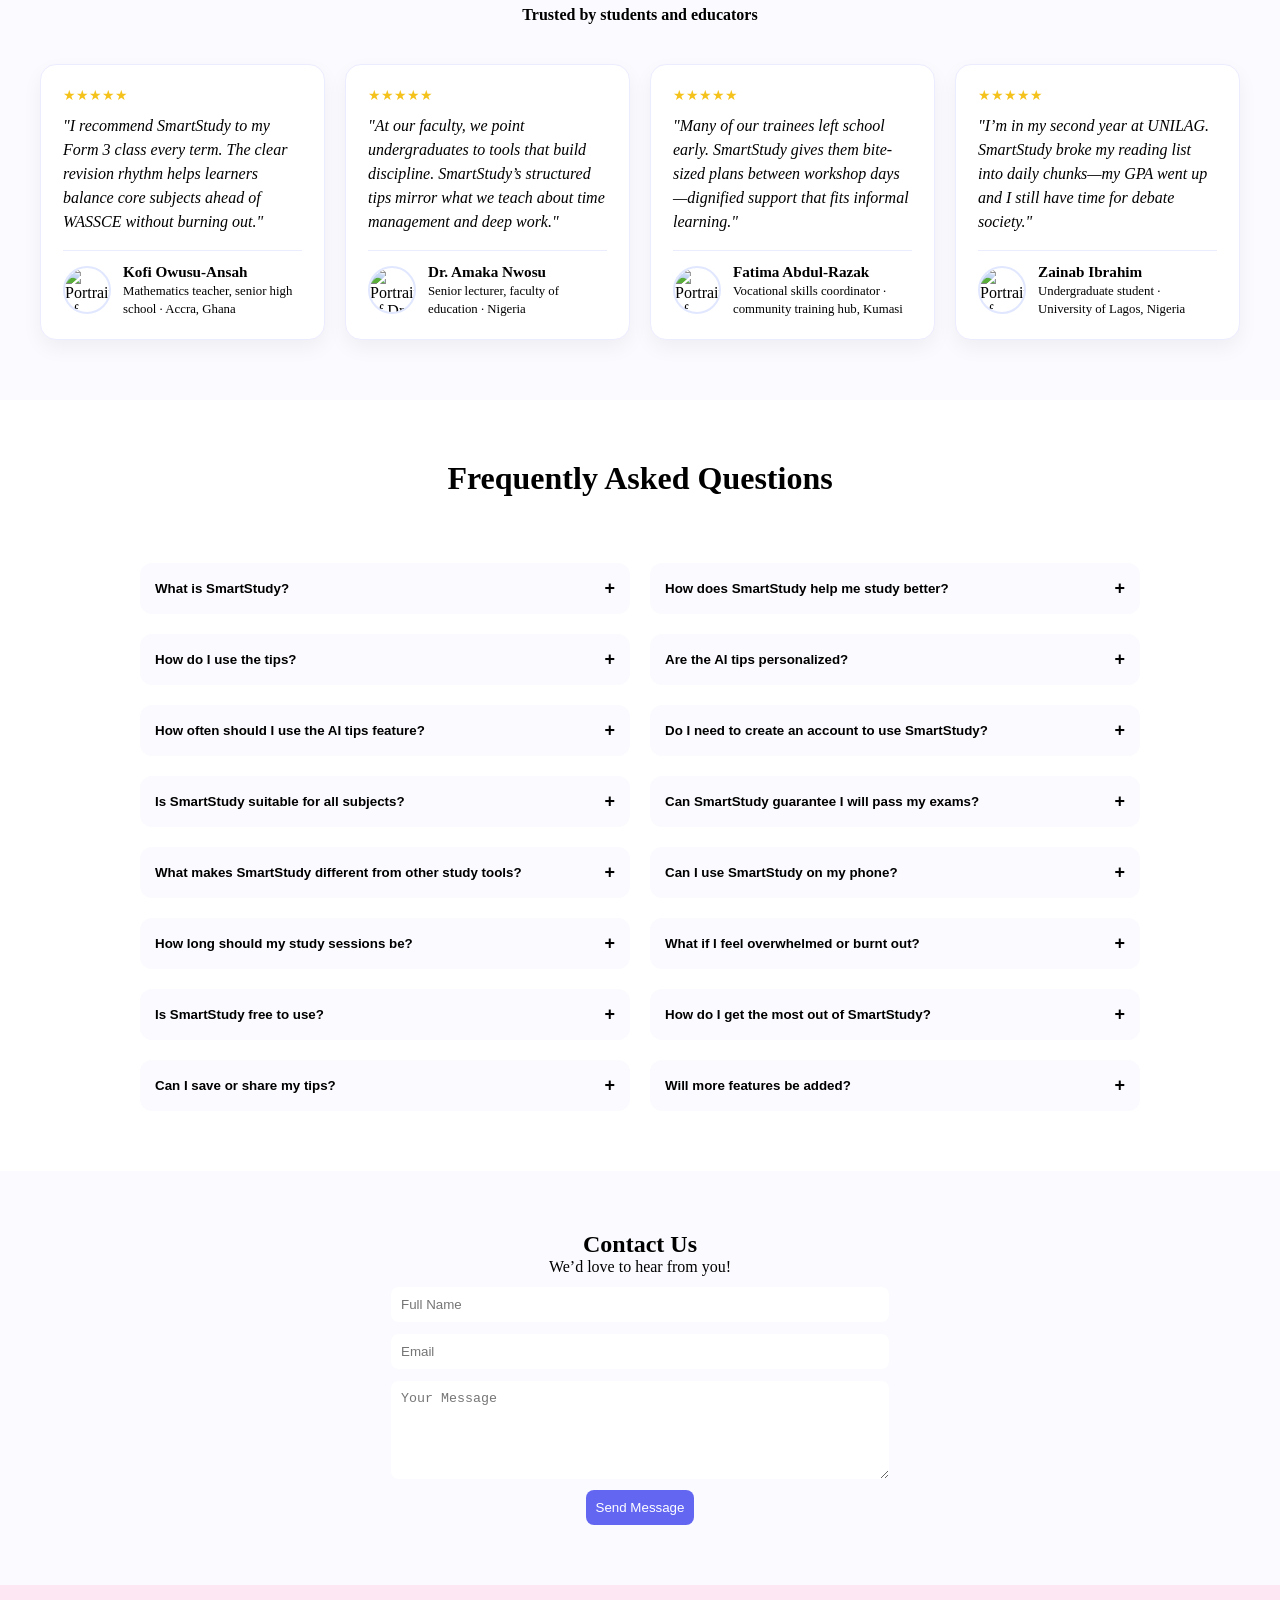
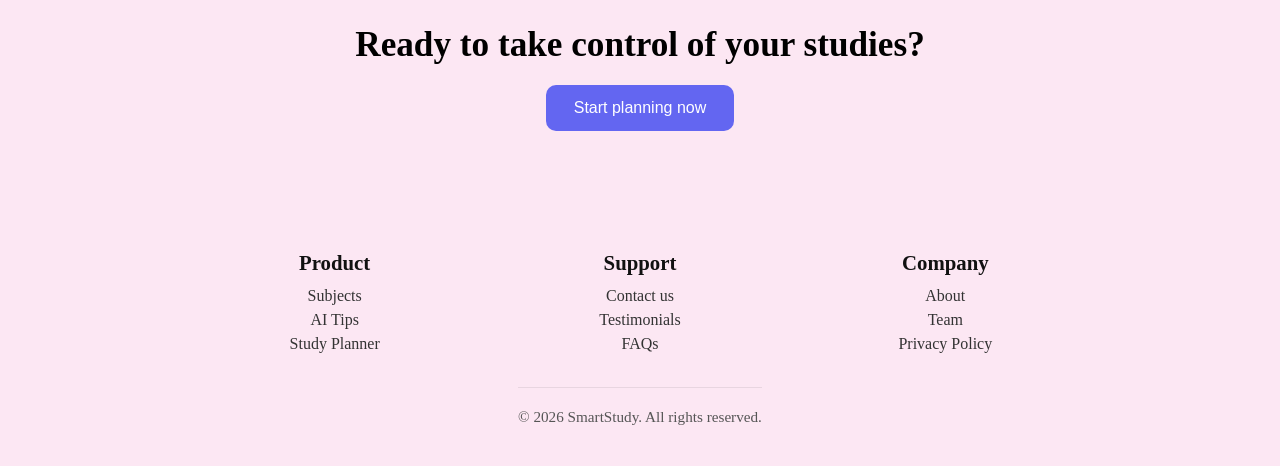
==== commit 433cfbc1: "commit" ====
--- a/index.html
+++ b/index.html
@@ -31,7 +31,7 @@
             </div> -->
 
             <div class="logo">
-                <span class="logo-placeholder">S</span>
+                <span class="logo-placeholder">SmartStudy</span>
             </div>
             
             <!-- NavBar -->
@@ -95,6 +95,7 @@
         <div class="hero">
             <div class="hero-text">
                 <h1>AI Study Planner</h1>
+                <!-- <h1>SmartStudy</h1> -->
                 <p>Stop cramming. Study smarter and master your exams with personalized study plans and tips.</p>
                 <button class="cta-btn" onclick="window.location.href='planner.html'">Generate My Study Plan</button>
             <!-- <a href="planner.html" class="cta-btn">Generate My Study Plan</a> -->
--- a/style.css
+++ b/style.css
@@ -973,7 +973,9 @@
 }
 
 
-/* Pages */
+/* OTHER PAGES */
+
+/* Page titles for all */
 .page-header {
   text-align: center;
   /* margin: 30px 16px; */
@@ -994,14 +996,17 @@
   margin-top: 8px;
 }
 
-/* Subjects Cards Flex */
+
+/* Subjects cards styling */
 .subjects-container {
   display: flex;
   flex-wrap: wrap;
-  justify-content: center;
+  /* justify-content: center; */
+  justify-content: flex-start;
   gap: 20px;
   /* padding: 0 16px 40px; */
-  padding: 30px 16px 40px;
+  padding: 30px 40px 40px;
+  /* padding: 30px 16px 40px; */
   /* margin-top: 20px; */
   background-color: var(--Neutral-Lt-400);
 }
@@ -1017,6 +1022,7 @@
   box-shadow: 0 4px 8px rgba(0,0,0,0.08);
   padding: 24px;
   width: 240px;
+  max-width: none;
   text-align: center;
   transition: transform 0.3s ease, box-shadow 0.3s ease;
   cursor: default; /* not clickable */
@@ -1052,7 +1058,14 @@
 
 
 
-/* CTA Button for footer */
+
+
+
+
+
+
+
+/* CTA Strip Button above footer */
 .cta-strip {
   background: var(--secondary-100);
   text-align: center;
@@ -1143,8 +1156,13 @@
 }
 
 
-
-/* Media Queries */
+/* Hide hamburger by default (desktop/laptop) */
+.hamburger {
+  display: none;
+}
+
+
+/* Media queries */
 
 /* Large tablets and small laptops */
 @media (max-width: 1024px) {
@@ -1166,41 +1184,45 @@
     width: 100%;
     max-width: 400px;
   }
+
+  /* Subjects page - Large tablets / small laptops */
+  .subjects-container {
+    justify-content: center; /* center cards */
+    padding: 20px;
+  }
+
+  .subjects-container .card {
+    width: 220px;
+    max-width: 300px;
+  }
 }
 
 
 /* Tablets and Mobile */
 @media (max-width: 768px) {
 
-  /* Navbar */
-  /* hides links so hamburger is needed) */
-  /* .nav-links {
-    display: none; 
-  } */
-
-   
-/* NavBar */
-.hamburger {
+  /* Navbar adjustments */
+  .hamburger {
     display: block;
-}
-
-.nav-links {
-  position: absolute;
-  top: 100%;
-  left: 0;
-  width: 100%;
-  background: var(--Neutral-Lt-500);
-  display: none;
-  flex-direction: column;
-  align-items: center;
-  padding: 20px 0;
-  box-shadow: 0 6px 12px rgba(0,0,0,0.08);
-}
-
-.nav-links ul {
-  flex-direction: column;
-  gap: 15px;
-}
+  }
+
+  .nav-links {
+    position: absolute;
+    top: 100%;
+    left: 0;
+    width: 100%;
+    background: var(--Neutral-Lt-500);
+    display: none;
+    flex-direction: column;
+    align-items: center;
+    padding: 20px 0;
+    box-shadow: 0 6px 12px rgba(0,0,0,0.08);
+  }
+
+  .nav-links ul {
+    flex-direction: column;
+    gap: 15px;
+  }
 
   .auth-buttons {
     gap: 6px;
@@ -1211,7 +1233,7 @@
     font-size: 14px;
   }
 
-  /* Hero */
+  /* Hero adjustments */
   .hero {
     flex-direction: column;
     align-items: center;
@@ -1233,10 +1255,9 @@
 
   /* AI tips */
   .tips-output {
-    white-space: normal; /* allow wrapping on smaller screens */
+    white-space: normal; /* allow wrapping */
     overflow-x: hidden;
   }
-
 
   /* Testimonials */
   .testimonials-grid {
@@ -1248,6 +1269,19 @@
   .contact-form textarea {
     width: 100%;
     max-width: 350px;
+  }
+
+  /* Subjects page - Tablets */
+  .subjects-container {
+    flex-direction: column;
+    align-items: center;
+    justify-content: center;
+    padding: 20px;
+  }
+
+  .subjects-container .card {
+    width: 90%;
+    max-width: 300px;
   }
 }
 
@@ -1266,10 +1300,6 @@
     padding-right: 20px;
   }
 
-  /* .features {
-    text-align: center;
-  } */
-
   /* Hero text */
   .hero-text h1 {
     font-size: 26px;
@@ -1308,10 +1338,16 @@
   .footer-grid {
     grid-template-columns: 1fr;
   }
-}
-
-
-  /* Smallest Mobile */
+
+  /* Subjects page - Smaller mobiles */
+  .subjects-container .card {
+    width: 100%;
+    max-width: 280px;
+  }
+}
+
+
+/* Smallest Mobile */
 @media (max-width: 400px) {
 
   .logo-placeholder {
@@ -1336,6 +1372,3 @@
     margin: 60px auto;
   }
 }
-
-
-
